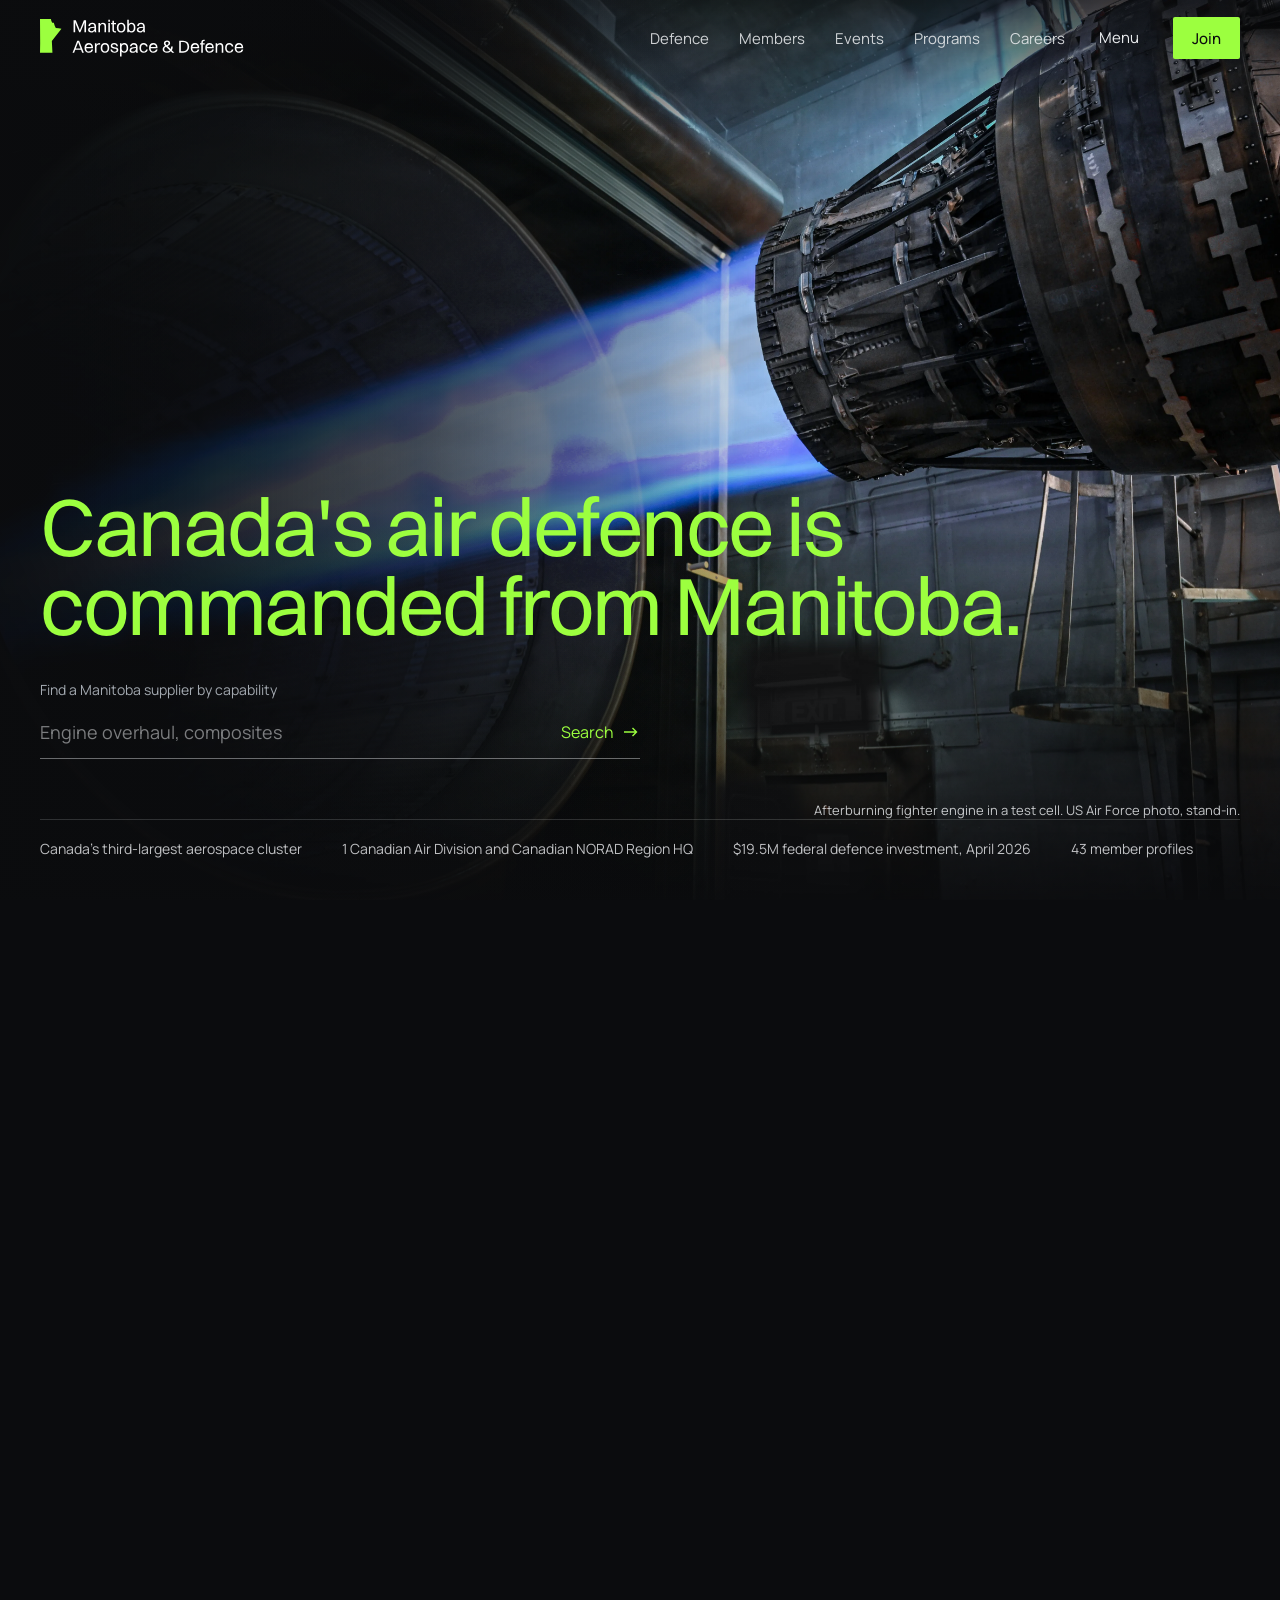
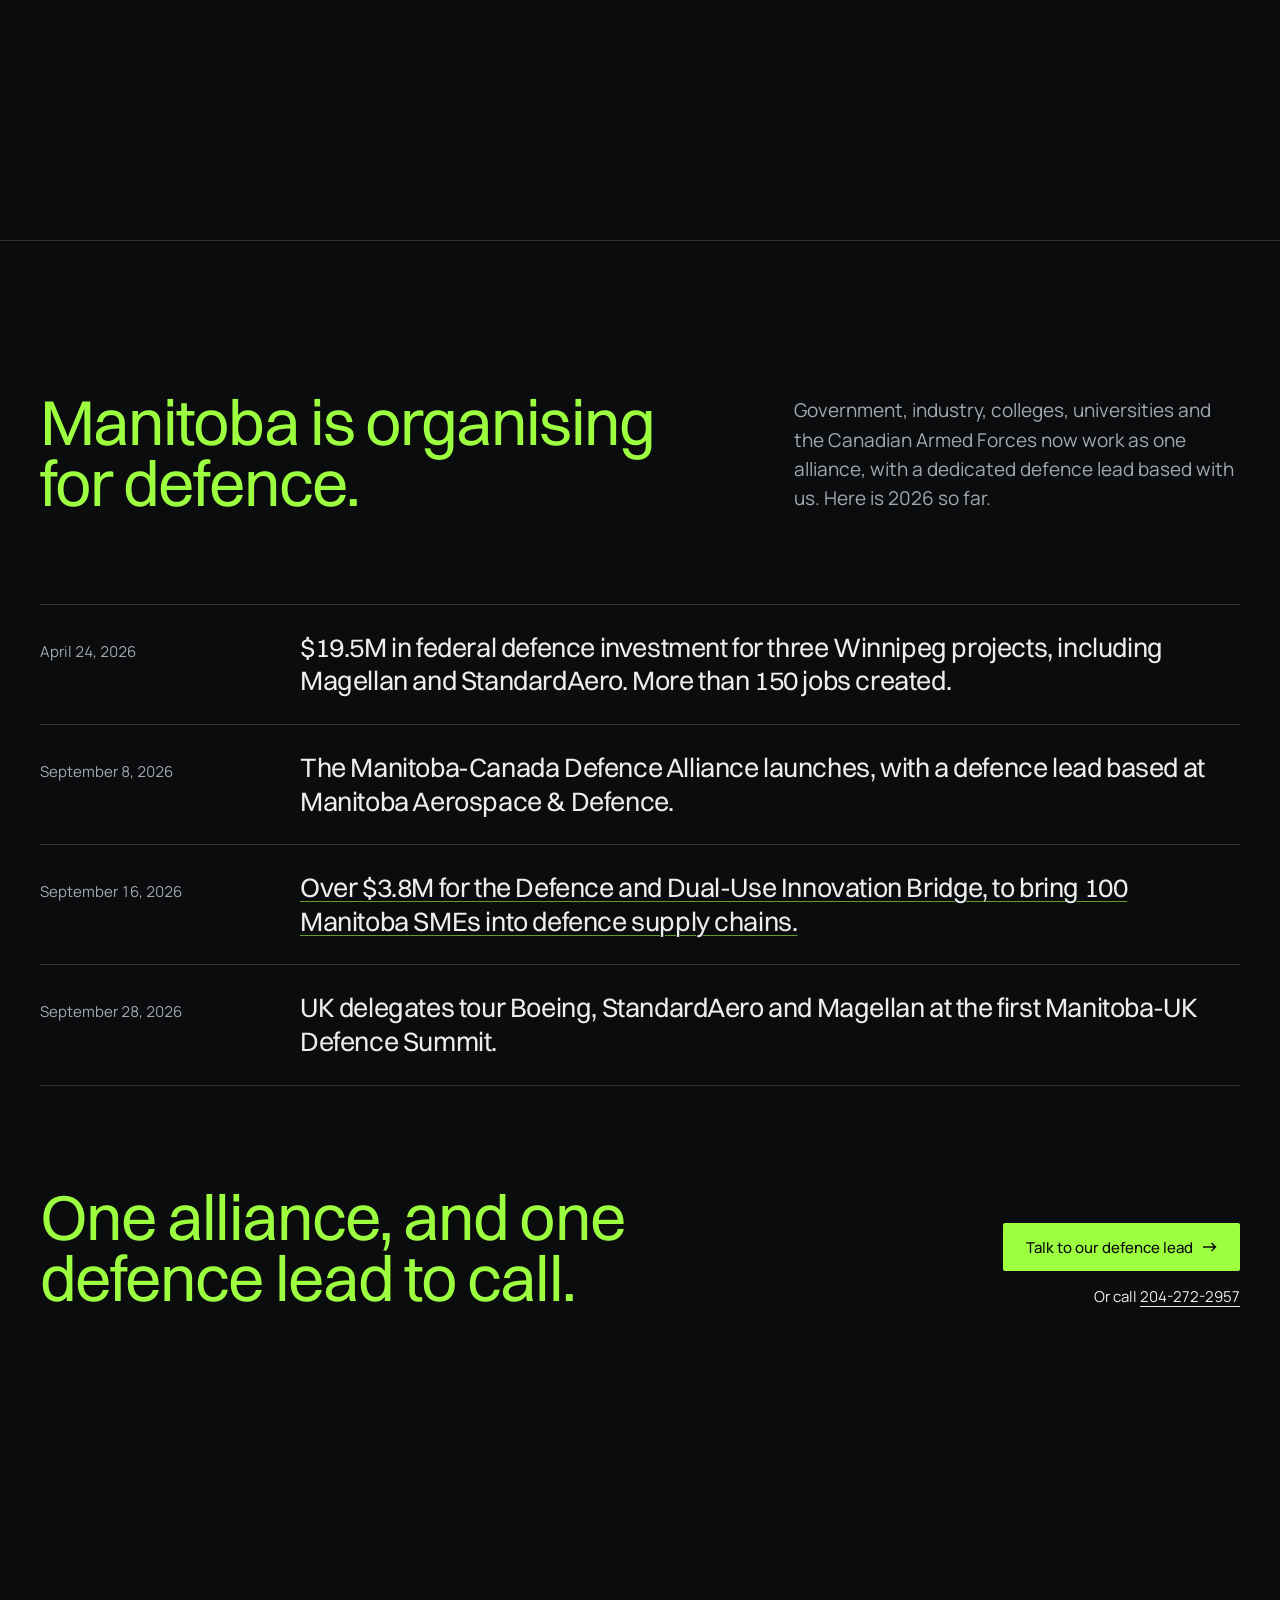
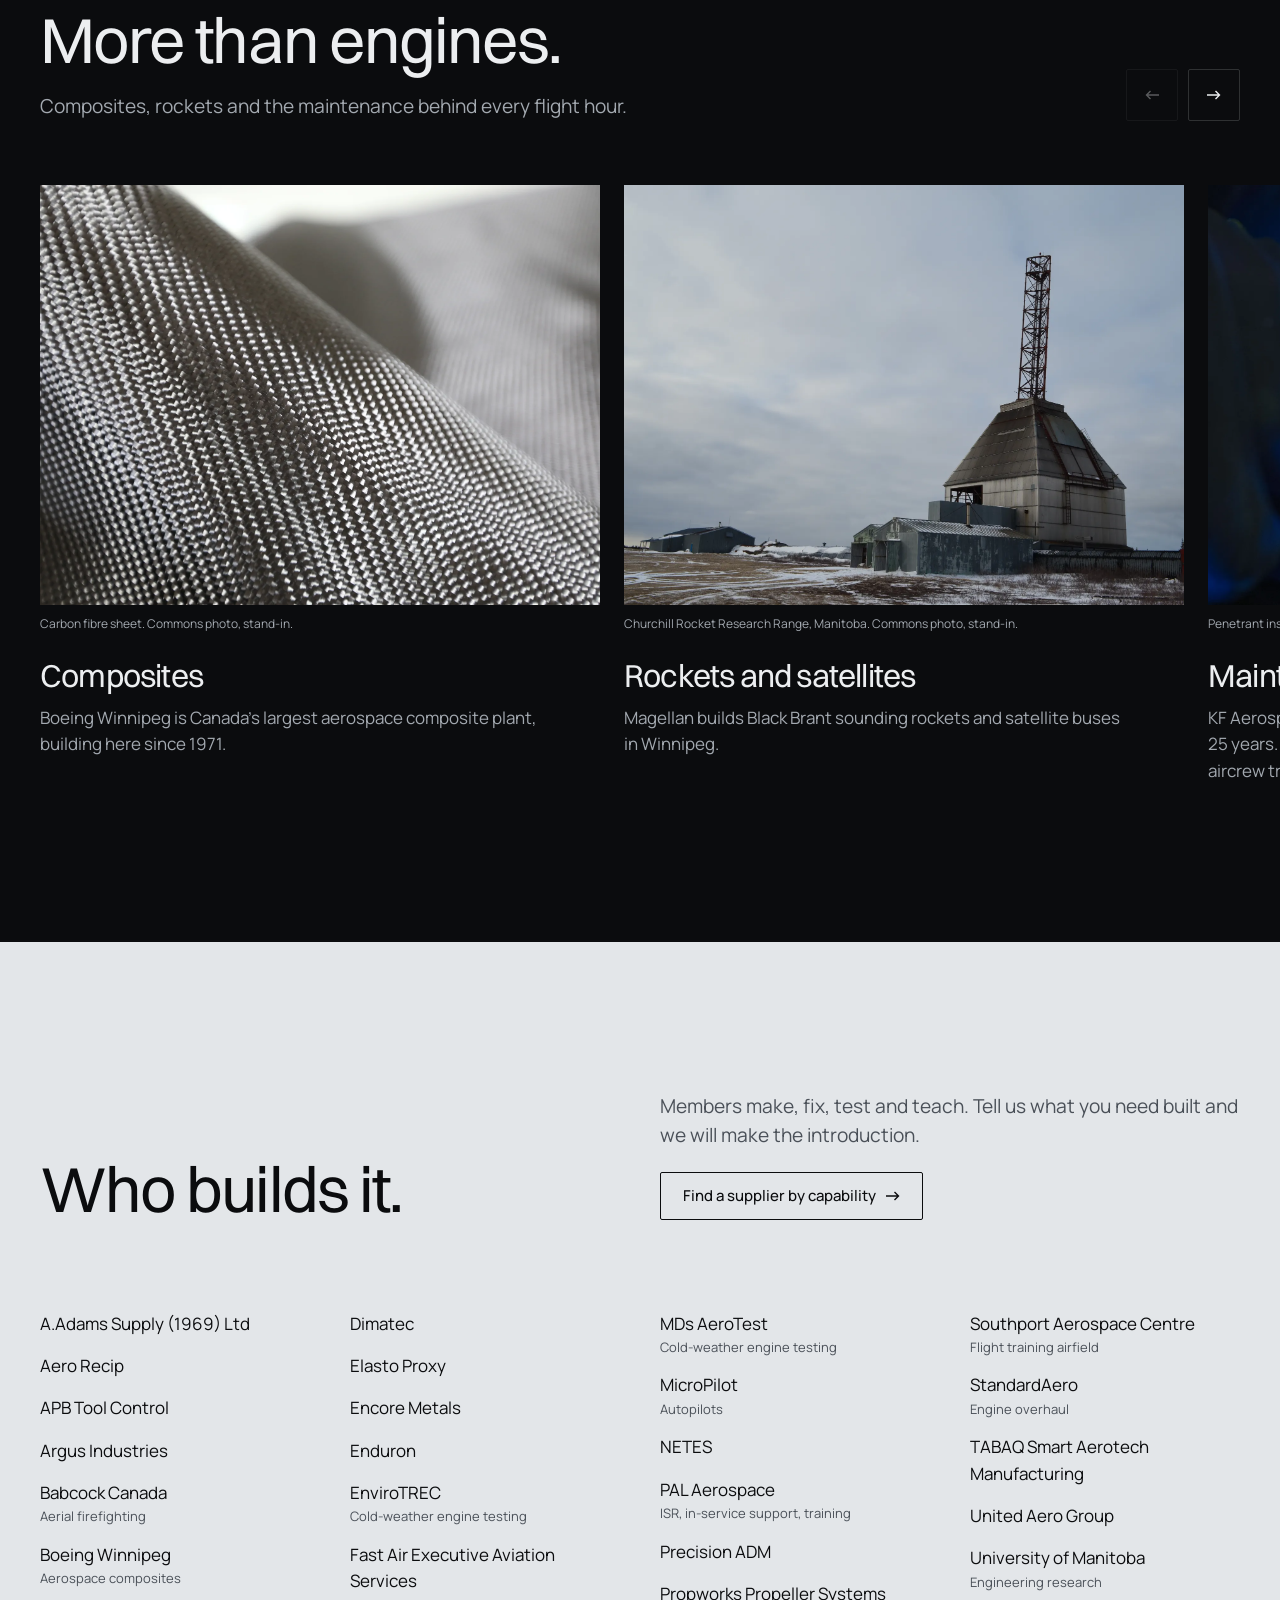
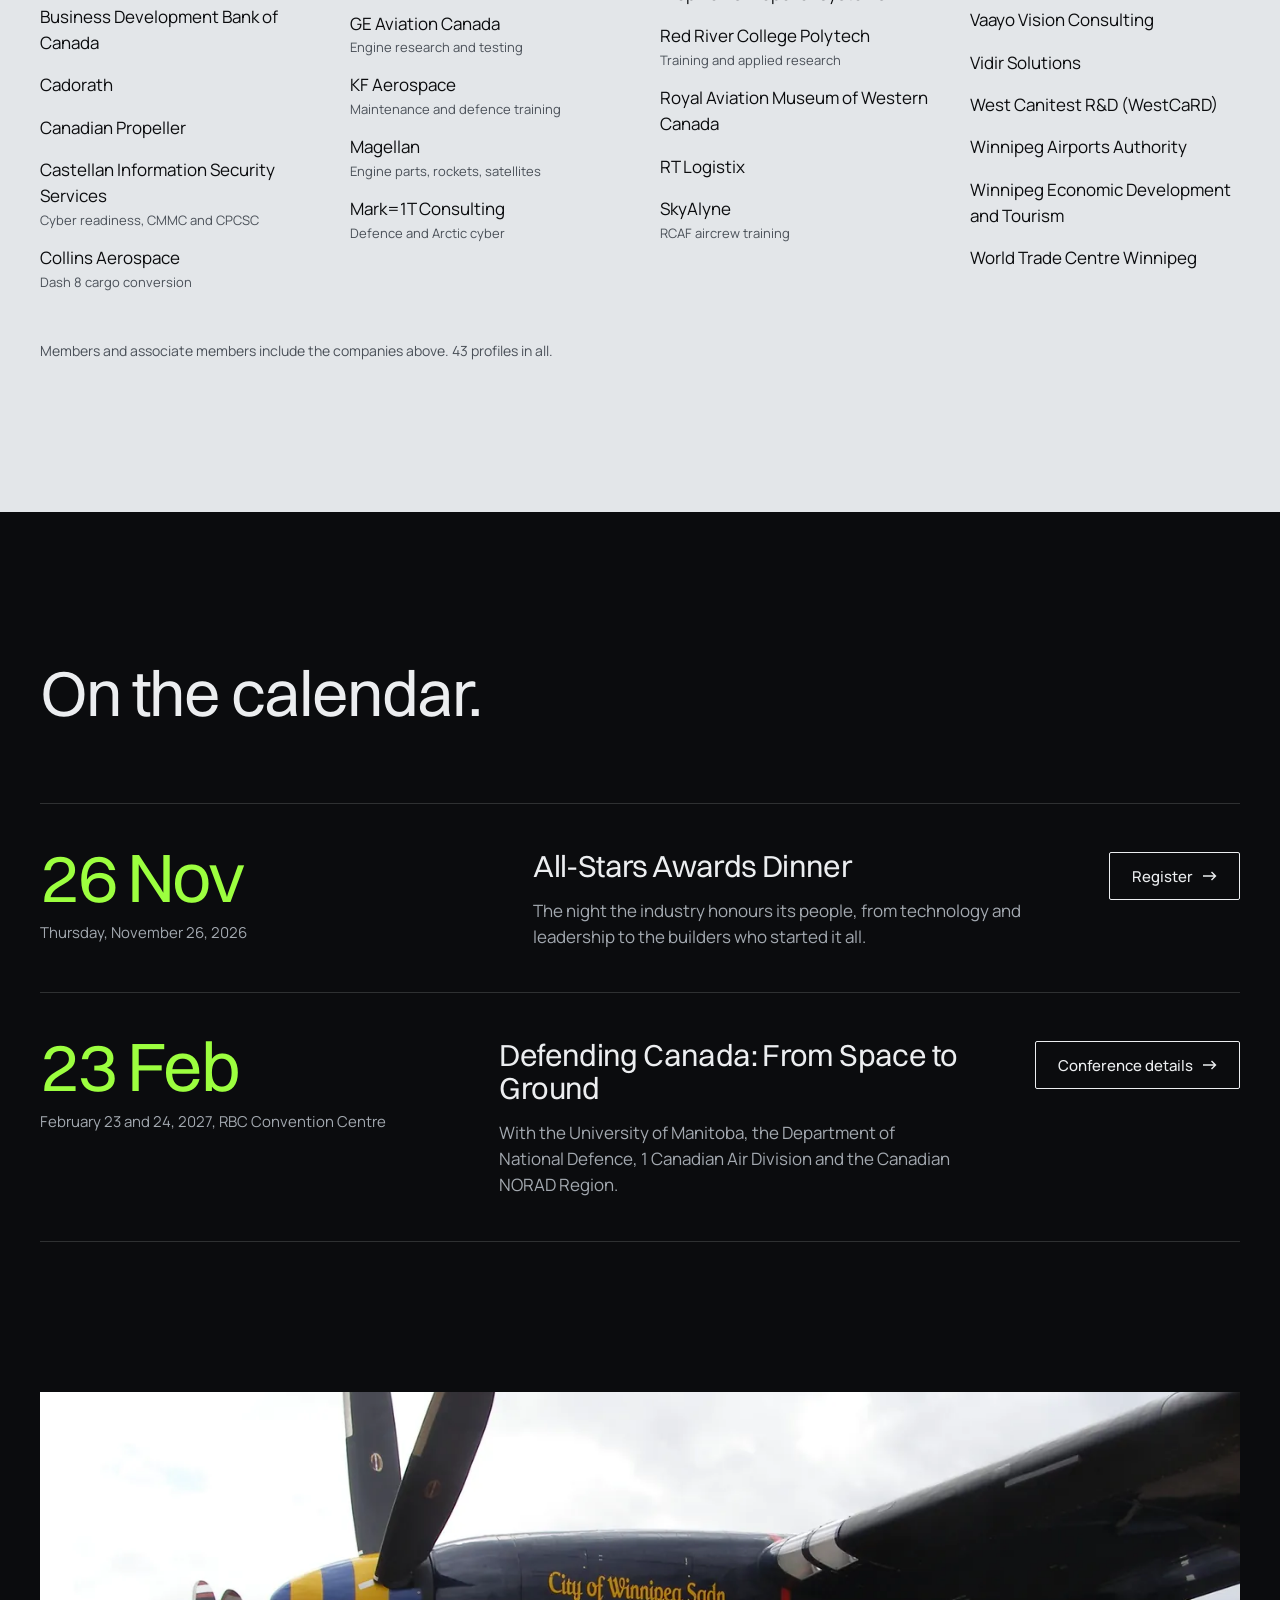
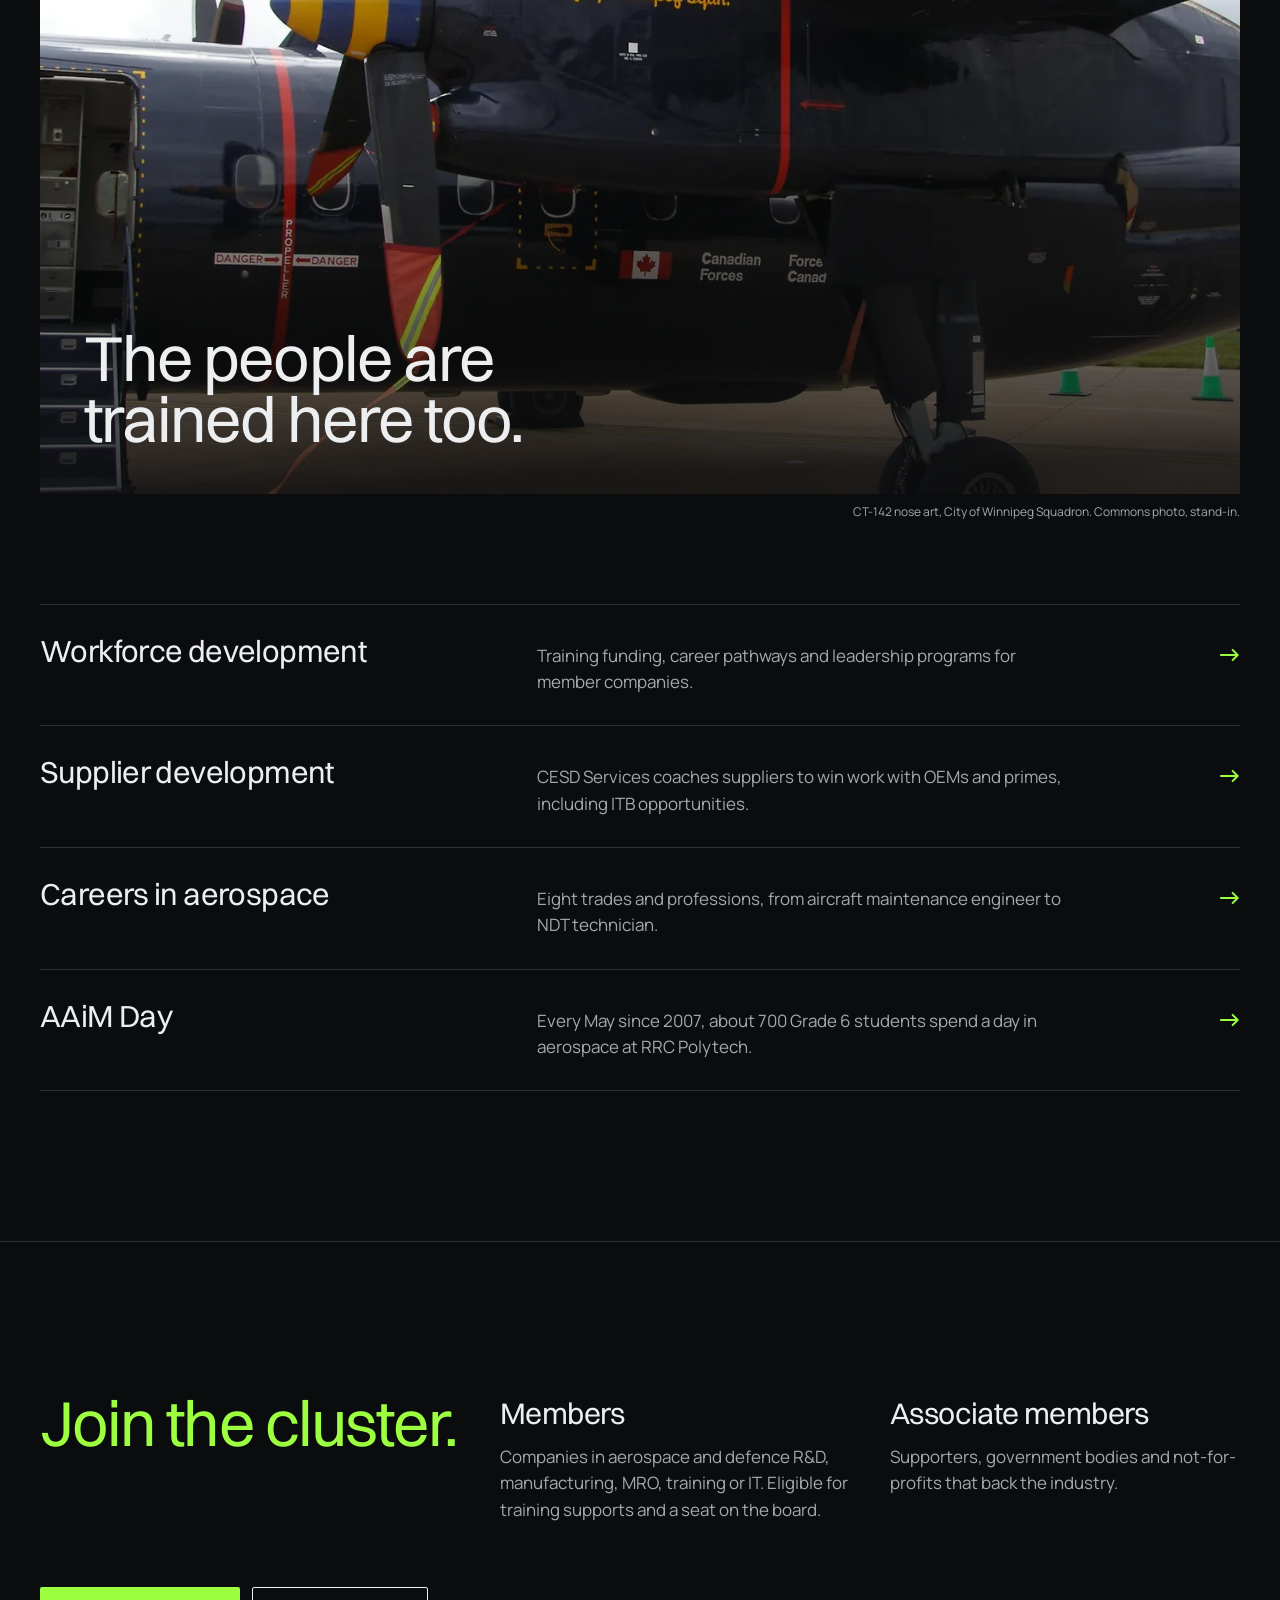
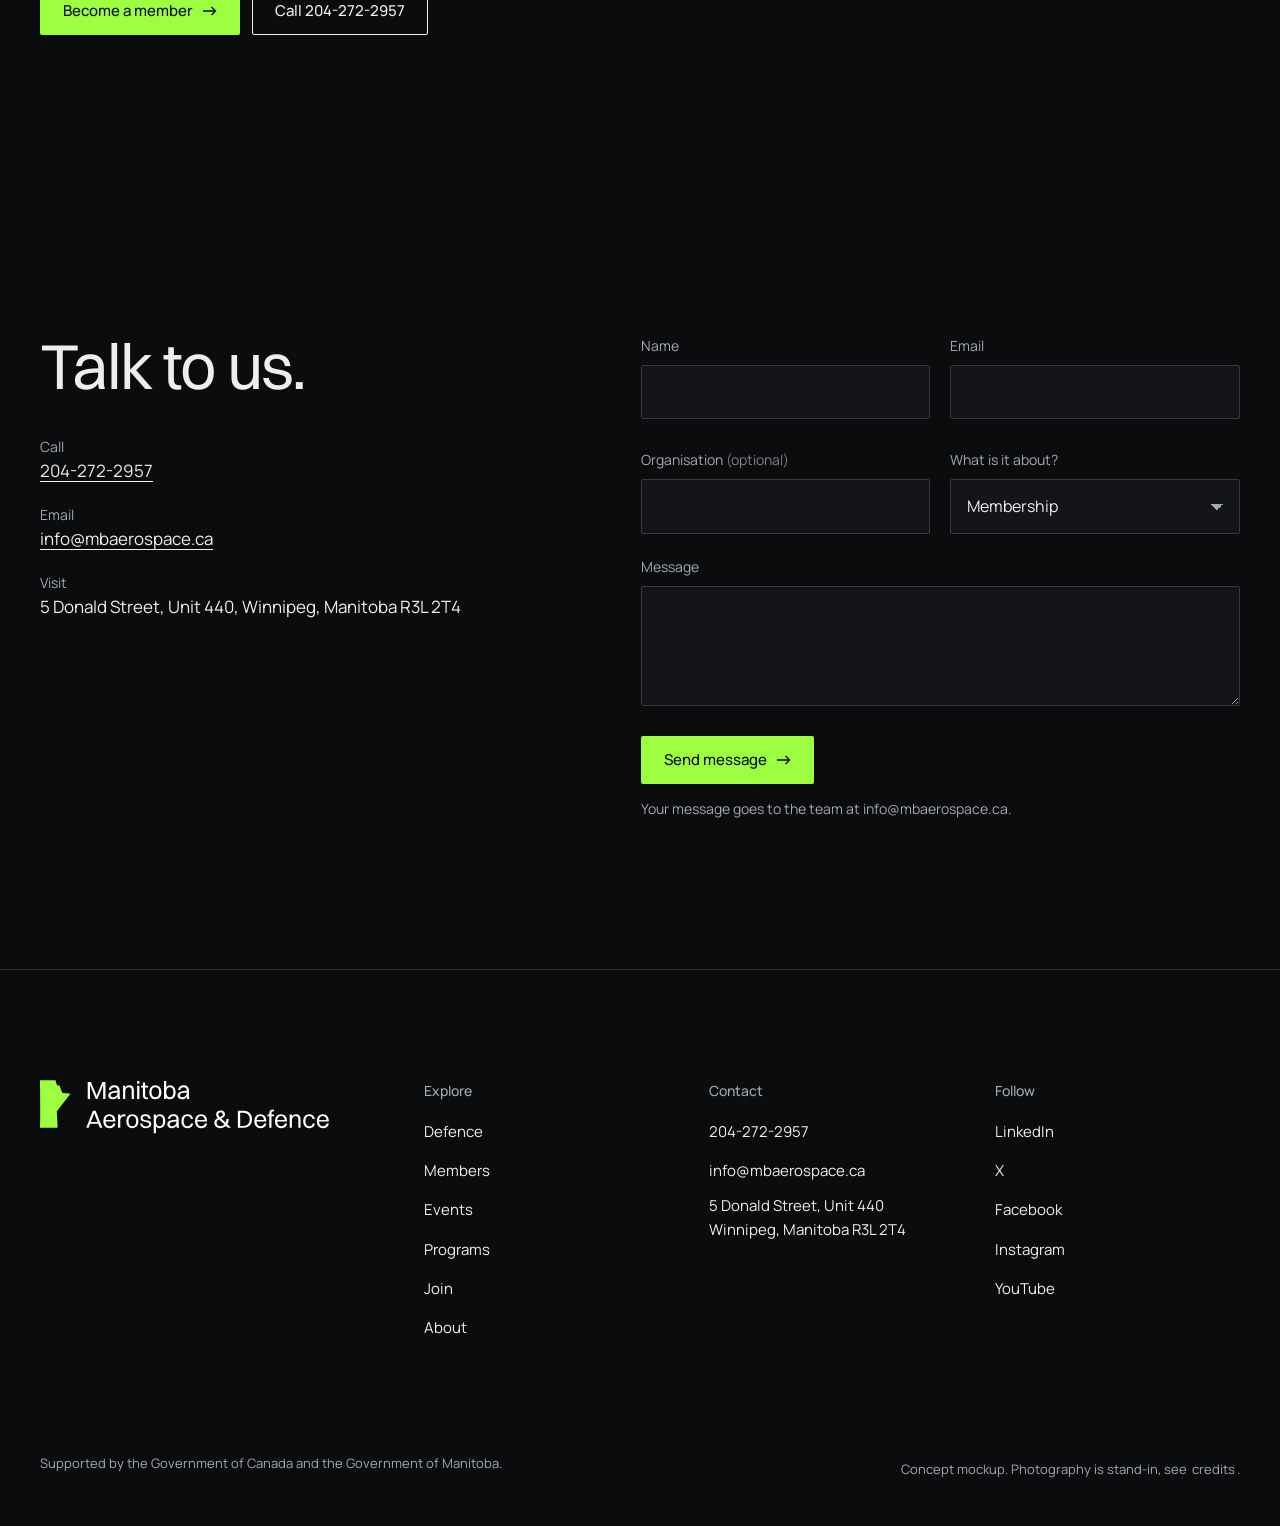
==== concept-1/index.html @ 2113ad86 "Manitoba Aerospace & Defence: logo and homepage concepts Co-Authored-By: Claude Opus 5.5 <noreply@an" ====
<!doctype html>
<html lang="en-CA">
<head>
<meta charset="utf-8">
<meta name="viewport" content="width=device-width, initial-scale=1">
<meta name="robots" content="noindex, nofollow">
<title>Manitoba Aerospace &amp; Defence</title>
<meta name="description" content="Canada's third-largest aerospace cluster. Engines overhauled, machined and tested here, and the RCAF's 1 Canadian Air Division and the Canadian NORAD Region run from Winnipeg. Find a Manitoba supplier.">
<link rel="icon" href="logo/favicon.svg" type="image/svg+xml">
<link rel="preload" href="fonts/Switzer-Regular.woff2" as="font" type="font/woff2" crossorigin>
<link rel="preload" as="image" href="img/engine-1600.webp" imagesrcset="img/engine-1600.webp 1600w, img/engine-3200.webp 3200w, img/engine-5000.webp 5000w" imagesizes="(max-width: 760px) 1300px, 3600px">
<link rel="stylesheet" href="styles.css">
</head>
<body>
<svg width="0" height="0" style="position:absolute" aria-hidden="true">
  <symbol id="arr" viewBox="0 0 14 10"><path d="M0 5h12.5M8.5 1l4 4-4 4" fill="none" stroke="currentColor" stroke-width="1.4"/></symbol>
</svg>
<a class="skip" href="#main">Skip to content</a>

<header class="hdr" id="top-bar">
  <a class="brand" href="#top" aria-label="Manitoba Aerospace &amp; Defence, home"><img src="logo/primary-reversed-small.svg" alt="Manitoba Aerospace &amp; Defence" width="200" height="38"></a>
  <nav aria-label="Main">
    <ul>
      <li><a href="#defence">Defence</a></li>
      <li><a href="#members">Members</a></li>
      <li><a href="#events">Events</a></li>
      <li><a href="#programs">Programs</a></li>
      <li><a href="stub.html#careers">Careers</a></li>
    </ul>
  </nav>
  <button class="menu-btn" type="button" data-menu-open aria-expanded="false" aria-controls="menu" >Menu</button>
  <a class="btn btn-accent" href="#join">Join</a>
</header>

<div class="menu" id="menu" role="dialog" aria-modal="true" aria-label="Menu" hidden>
  <a class="menu-top" href="#top" data-menu-link><img src="logo/primary-reversed-small.svg" alt="Manitoba Aerospace &amp; Defence, home" width="200" height="38"></a>
  <button class="menu-close" type="button" data-menu-close>Close <svg viewBox="0 0 14 14" aria-hidden="true"><path d="M1 1l12 12M13 1L1 13" stroke="currentColor" stroke-width="1.4"/></svg></button>
  <ul class="big">
    <li><a href="#top" data-menu-link data-focus-search>Find a supplier</a></li>
    <li><a href="#defence" data-menu-link>Defence</a></li>
    <li><a href="#members" data-menu-link>Members</a></li>
    <li><a href="#events" data-menu-link>Events</a></li>
    <li><a href="#programs" data-menu-link>Workforce and programs</a></li>
    <li><a href="stub.html#careers">Careers</a></li>
    <li><a href="#join" data-menu-link>Join</a></li>
    <li><a href="#contact" data-menu-link>Contact</a></li>
    <li><a href="stub.html#about">About</a></li>
  </ul>
  <div class="side">
    <p><strong>Call</strong><a href="tel:+12042722957">204-272-2957</a></p>
    <p><strong>Email</strong><a href="mailto:info@mbaerospace.ca">info@mbaerospace.ca</a></p>
    <p><strong>Visit</strong>5 Donald Street, Unit 440<br>Winnipeg, Manitoba R3L 2T4</p>
  </div>
</div>

<main id="main">
<!-- One engine holds the screen while the argument changes around it -->
<section class="pin" id="top" aria-label="Manitoba aerospace and defence, overview">
  <div class="stage" data-beat="0">
    <img class="shot" src="img/engine-1600.webp" srcset="img/engine-1600.webp 1600w, img/engine-3200.webp 3200w, img/engine-5000.webp 5000w" sizes="(max-width: 760px) 1300px, 3600px" width="3200" height="2133" alt="A fighter engine at full afterburner in a test cell, the blue flame running into the exhaust tunnel." fetchpriority="high">
    <div class="veil"></div>
    <div class="dim"></div>
    <div class="shade"></div>

    <div class="hero">
      <h1 class="d d-1">Canada's air defence is commanded from Manitoba.</h1>
      <form class="find" role="search" data-find>
        <label for="q">Find a Manitoba supplier by capability</label>
        <div class="find-row">
          <input id="q" name="q" type="search" autocomplete="off" placeholder="Engine overhaul, composites" aria-describedby="find-help">
          <button class="find-go" type="submit">Search <svg class="arrow" aria-hidden="true"><use href="#arr"/></svg></button>
        </div>
        <p id="find-help" class="vh">Searches a sample of member companies by what they make or do.</p>
        <div class="results" aria-live="polite"></div>
      </form>
      <ul class="proof">
        <li>Canada's third-largest aerospace cluster</li>
        <li>1 Canadian Air Division and Canadian NORAD Region HQ</li>
        <li>$19.5M federal defence investment, April 2026</li>
        <li>43 member profiles</li>
      </ul>
    </div>

    <div class="beats">
      <article class="beat" data-i="1">
        <span class="n">01 / 04</span>
        <h2 class="d">Machined here.</h2>
        <p>Magellan machines parts for the F404 and F414, the afterburning engines in the Super Hornet, the Growler and the Gripen. In April 2026, Ottawa put $8M into its new Winnipeg machining centre.</p>
        <div class="fig"><div><b>F404 / F414</b>fighter engine programs</div><div><b>$8M</b>federal, April 2026</div></div>
      </article>
      <article class="beat" data-i="2">
        <span class="n">02 / 04</span>
        <h2 class="d">Overhauled here.</h2>
        <p>StandardAero overhauls engines in the city where the company started. Its Winnipeg expansion opened on September 3, 2026, with about 40 percent more space for CF34 and CFM56 engines.</p>
        <div class="fig"><div><b>70,000 sq ft</b>new floor space</div><div><b>1,500</b>people, eight facilities</div></div>
      </article>
      <article class="beat" data-i="3">
        <span class="n">03 / 04</span>
        <h2 class="d">Tested here.</h2>
        <p>In Thompson, GLACIER runs engines of up to 150,000 lb of thrust through natural icing, year round. Rolls-Royce and Pratt &amp; Whitney operate it with NRC. In Winnipeg, GE runs an engine research and test centre.</p>
        <div class="fig"><div><b>150,000 lbf</b>thrust, natural icing</div><div><b>Thompson</b>and Winnipeg</div></div>
      </article>
      <article class="beat" data-i="4">
        <span class="n">04 / 04</span>
        <h2 class="d">Commanded from here.</h2>
        <p>Winnipeg is the operational headquarters of the RCAF's 1 Canadian Air Division and the Canadian NORAD Region. SkyAlyne trains the RCAF's future aircrew from Winnipeg and Southport.</p>
        <div class="fig"><div><b>1 CAD</b>and Canadian NORAD Region</div><div><b>Southport</b>aircrew training</div></div>
      </article>
    </div>

    <div class="ticks" aria-hidden="true"><i></i><i></i><i></i><i></i></div>
    <p class="cap">Afterburning fighter engine in a test cell. US Air Force photo, stand-in.</p>
  </div>
</section>

<!-- Defence: graphite, the green carried by type and the one action -->
<section class="sect defence" id="defence" aria-labelledby="def-h">
  <div class="head reveal">
    <h2 class="d d-2" id="def-h">Manitoba is organising for defence.</h2>
    <p>Government, industry, colleges, universities and the Canadian Armed Forces now work as one alliance, with a dedicated defence lead based with us. Here is 2026 so far.</p>
  </div>
  <ol class="rows">
    <li class="reveal"><time datetime="2026-04-24">April 24, 2026</time><span class="what">$19.5M in federal defence investment for three Winnipeg projects, including Magellan and StandardAero. More than 150 jobs created.</span></li>
    <li class="reveal"><time datetime="2026-09-08">September 8, 2026</time><span class="what">The Manitoba-Canada Defence Alliance launches, with a defence lead based at Manitoba Aerospace &amp; Defence.</span></li>
    <li class="reveal"><time datetime="2026-09-16">September 16, 2026</time><a class="what tlink" href="stub.html#innovation-bridge">Over $3.8M for the Defence and Dual-Use Innovation Bridge, to bring 100 Manitoba SMEs into defence supply chains.</a></li>
    <li class="reveal"><time datetime="2026-09-28">September 28, 2026</time><span class="what">UK delegates tour Boeing, StandardAero and Magellan at the first Manitoba-UK Defence Summit.</span></li>
  </ol>
  <div class="close reveal">
    <p class="d d-2">One alliance, and one defence lead to call.</p>
    <div class="cta">
      <a class="btn btn-accent" href="#contact" data-reason="Defence and Procurement Pathways">Talk to our defence lead <svg class="arrow" aria-hidden="true"><use href="#arr"/></svg></a>
      <span>Or call <a class="tlink" href="tel:+12042722957">204-272-2957</a></span>
    </div>
  </div>
</section>

<!-- More than engines: a manual rail -->
<section class="sect made" aria-labelledby="made-h">
  <div class="top">
    <div class="reveal">
      <h2 class="d d-2" id="made-h">More than engines.</h2>
      <p class="lede">Composites, rockets and the maintenance behind every flight hour.</p>
    </div>
    <div class="rail-ctl" role="group" aria-label="Scroll the list">
      <button type="button" class="prev" aria-label="Previous" disabled><svg class="arrow" aria-hidden="true"><use href="#arr"/></svg></button>
      <button type="button" class="next" aria-label="Next"><svg class="arrow" aria-hidden="true"><use href="#arr"/></svg></button>
    </div>
  </div>
  <div class="rail" tabindex="0" aria-label="What else is made in Manitoba">
    <article>
      <figure><img src="img/rail-composites.webp" width="2000" height="1333" loading="lazy" alt="A sheet of carbon fibre fabric curving away under soft light."><figcaption>Carbon fibre sheet. Commons photo, stand-in.</figcaption></figure>
      <h3>Composites</h3>
      <p>Boeing Winnipeg is Canada's largest aerospace composite plant, building here since 1971.</p>
    </article>
    <article>
      <figure><img src="img/rail-rocket.webp" width="2000" height="1325" loading="lazy" alt="The launch tower and building of the Churchill Rocket Research Range under an overcast sky, with patchy snow."><figcaption>Churchill Rocket Research Range, Manitoba. Commons photo, stand-in.</figcaption></figure>
      <h3>Rockets and satellites</h3>
      <p>Magellan builds Black Brant sounding rockets and satellite buses in Winnipeg.</p>
    </article>
    <article>
      <figure><img src="img/rail-maintenance.webp" width="2000" height="1333" loading="lazy" alt="A part under ultraviolet light during a penetrant inspection, one indication glowing."><figcaption>Penetrant inspection under UV light. US Air Force photo, stand-in.</figcaption></figure>
      <h3>Maintenance and support</h3>
      <p>KF Aerospace has supported DND programs for more than 25 years. PAL Aerospace adds ISR, in-service support and aircrew training.</p>
    </article>
  </div>
</section>

<!-- Members: the frost field -->
<section class="sect frost members" id="members" aria-labelledby="mem-h">
  <div class="head reveal">
    <h2 class="d d-2" id="mem-h">Who builds it.</h2>
    <div class="side">
      <p class="lede">Members make, fix, test and teach. Tell us what you need built and we will make the introduction.</p>
      <a class="btn btn-line" href="#top" data-focus-search>Find a supplier by capability <svg class="arrow" aria-hidden="true"><use href="#arr"/></svg></a>
    </div>
  </div>
  <ul class="index reveal" aria-label="Members include">
    <li><a href="stub.html#members">A.Adams Supply (1969) Ltd</a></li>
    <li><a href="stub.html#members">Aero Recip</a></li>
    <li><a href="stub.html#members">APB Tool Control</a></li>
    <li><a href="stub.html#members">Argus Industries</a></li>
    <li><a href="stub.html#members">Babcock Canada</a><small>Aerial firefighting</small></li>
    <li><a href="stub.html#members">Boeing Winnipeg</a><small>Aerospace composites</small></li>
    <li><a href="stub.html#members">Business Development Bank of Canada</a></li>
    <li><a href="stub.html#members">Cadorath</a></li>
    <li><a href="stub.html#members">Canadian Propeller</a></li>
    <li><a href="stub.html#members">Castellan Information Security Services</a><small>Cyber readiness, CMMC and CPCSC</small></li>
    <li><a href="stub.html#members">Collins Aerospace</a><small>Dash 8 cargo conversion</small></li>
    <li><a href="stub.html#members">Dimatec</a></li>
    <li><a href="stub.html#members">Elasto Proxy</a></li>
    <li><a href="stub.html#members">Encore Metals</a></li>
    <li><a href="stub.html#members">Enduron</a></li>
    <li><a href="stub.html#members">EnviroTREC</a><small>Cold-weather engine testing</small></li>
    <li><a href="stub.html#members">Fast Air Executive Aviation Services</a></li>
    <li><a href="stub.html#members">GE Aviation Canada</a><small>Engine research and testing</small></li>
    <li><a href="stub.html#members">KF Aerospace</a><small>Maintenance and defence training</small></li>
    <li><a href="stub.html#members">Magellan</a><small>Engine parts, rockets, satellites</small></li>
    <li><a href="stub.html#members">Mark=1T Consulting</a><small>Defence and Arctic cyber</small></li>
    <li><a href="stub.html#members">MDs AeroTest</a><small>Cold-weather engine testing</small></li>
    <li><a href="stub.html#members">MicroPilot</a><small>Autopilots</small></li>
    <li><a href="stub.html#members">NETES</a></li>
    <li><a href="stub.html#members">PAL Aerospace</a><small>ISR, in-service support, training</small></li>
    <li><a href="stub.html#members">Precision ADM</a></li>
    <li><a href="stub.html#members">Propworks Propeller Systems</a></li>
    <li><a href="stub.html#members">Red River College Polytech</a><small>Training and applied research</small></li>
    <li><a href="stub.html#members">Royal Aviation Museum of Western Canada</a></li>
    <li><a href="stub.html#members">RT Logistix</a></li>
    <li><a href="stub.html#members">SkyAlyne</a><small>RCAF aircrew training</small></li>
    <li><a href="stub.html#members">Southport Aerospace Centre</a><small>Flight training airfield</small></li>
    <li><a href="stub.html#members">StandardAero</a><small>Engine overhaul</small></li>
    <li><a href="stub.html#members">TABAQ Smart Aerotech Manufacturing</a></li>
    <li><a href="stub.html#members">United Aero Group</a></li>
    <li><a href="stub.html#members">University of Manitoba</a><small>Engineering research</small></li>
    <li><a href="stub.html#members">Vaayo Vision Consulting</a></li>
    <li><a href="stub.html#members">Vidir Solutions</a></li>
    <li><a href="stub.html#members">West Canitest R&amp;D (WestCaRD)</a></li>
    <li><a href="stub.html#members">Winnipeg Airports Authority</a></li>
    <li><a href="stub.html#members">Winnipeg Economic Development and Tourism</a></li>
    <li><a href="stub.html#members">World Trade Centre Winnipeg</a></li>
  </ul>
  <p class="note">Members and associate members include the companies above. 43 profiles in all.</p>
</section>

<!-- Events -->
<section class="sect events" id="events" aria-labelledby="ev-h">
  <h2 class="d d-2 reveal" id="ev-h">On the calendar.</h2>
  <ol class="list">
    <li class="reveal">
      <p class="date">26 Nov<small>Thursday, November 26, 2026</small></p>
      <div>
        <h3>All-Stars Awards Dinner</h3>
        <p>The night the industry honours its people, from technology and leadership to the builders who started it all.</p>
      </div>
      <a class="btn btn-line" href="stub.html#all-stars">Register <svg class="arrow" aria-hidden="true"><use href="#arr"/></svg></a>
    </li>
    <li class="reveal">
      <p class="date">23 Feb<small>February 23 and 24, 2027, RBC Convention Centre</small></p>
      <div>
        <h3>Defending Canada: From Space to Ground</h3>
        <p>With the University of Manitoba, the Department of National Defence, 1 Canadian Air Division and the Canadian NORAD Region.</p>
      </div>
      <a class="btn btn-line" href="stub.html#space-to-ground">Conference details <svg class="arrow" aria-hidden="true"><use href="#arr"/></svg></a>
    </li>
  </ol>
</section>

<!-- Workforce: one full-bleed photograph -->
<section class="programs-sect" id="programs" aria-labelledby="wf-h">
  <figure class="band reveal">
    <img src="img/band-ct142-2816.webp" srcset="img/band-ct142-1400.webp 1400w, img/band-ct142-2816.webp 2816w" sizes="100vw" width="2816" height="2112" loading="lazy" alt="Nose and propeller of a black CT-142 Dash 8 with City of Winnipeg Squadron nose art.">
    <div class="over"><h2 class="d d-2" id="wf-h">The people are trained here too.</h2></div>
    <figcaption>CT-142 nose art, City of Winnipeg Squadron. Commons photo, stand-in.</figcaption>
  </figure>
  <div class="sect" style="padding-top:0">
    <ol class="programs">
      <li class="reveal"><a href="stub.html#workforce"><h3>Workforce development</h3><p>Training funding, career pathways and leadership programs for member companies.</p><svg class="arrow" aria-hidden="true"><use href="#arr"/></svg></a></li>
      <li class="reveal"><a href="stub.html#suppliers"><h3>Supplier development</h3><p>CESD Services coaches suppliers to win work with OEMs and primes, including ITB opportunities.</p><svg class="arrow" aria-hidden="true"><use href="#arr"/></svg></a></li>
      <li class="reveal"><a href="stub.html#careers"><h3>Careers in aerospace</h3><p>Eight trades and professions, from aircraft maintenance engineer to NDT technician.</p><svg class="arrow" aria-hidden="true"><use href="#arr"/></svg></a></li>
      <li class="reveal"><a href="stub.html#aaim"><h3>AAiM Day</h3><p>Every May since 2007, about 700 Grade 6 students spend a day in aerospace at RRC Polytech.</p><svg class="arrow" aria-hidden="true"><use href="#arr"/></svg></a></li>
    </ol>
  </div>
</section>

<!-- Join -->
<section class="sect join" id="join" aria-labelledby="join-h">
  <div class="grid">
    <h2 class="d d-2 reveal" id="join-h">Join the cluster.</h2>
    <div class="reveal">
      <h3>Members</h3>
      <p>Companies in aerospace and defence R&amp;D, manufacturing, MRO, training or IT. Eligible for training supports and a seat on the board.</p>
    </div>
    <div class="reveal">
      <h3>Associate members</h3>
      <p>Supporters, government bodies and not-for-profits that back the industry.</p>
    </div>
  </div>
  <div class="actions">
    <a class="btn btn-accent" href="#contact" data-reason="Membership">Become a member <svg class="arrow" aria-hidden="true"><use href="#arr"/></svg></a>
    <a class="btn btn-line" href="tel:+12042722957">Call 204-272-2957</a>
  </div>
</section>

<!-- Contact -->
<section class="sect contact" id="contact" aria-labelledby="ct-h">
  <div class="grid">
    <div>
      <h2 class="d d-2 reveal" id="ct-h">Talk to us.</h2>
      <address>
        <p><span>Call</span><a class="tlink" href="tel:+12042722957">204-272-2957</a></p>
        <p><span>Email</span><a class="tlink" href="mailto:info@mbaerospace.ca">info@mbaerospace.ca</a></p>
        <p><span>Visit</span>5 Donald Street, Unit 440, Winnipeg, Manitoba R3L 2T4</p>
      </address>
    </div>
    <div>
      <form novalidate data-contact>
        <div class="two">
          <div class="f"><label for="c-name">Name</label><input id="c-name" name="name" autocomplete="name" required aria-describedby="e-name"><p class="err" id="e-name"></p></div>
          <div class="f"><label for="c-email">Email</label><input id="c-email" name="email" type="email" autocomplete="email" required aria-describedby="e-email"><p class="err" id="e-email"></p></div>
        </div>
        <div class="two">
          <div class="f"><label for="c-org">Organisation <span class="opt">(optional)</span></label><input id="c-org" name="org" autocomplete="organization"></div>
          <div class="f"><label for="c-reason">What is it about?</label>
            <select id="c-reason" name="reason">
              <option>Membership</option>
              <option>Defence and Procurement Pathways</option>
              <option>Finding a supplier</option>
              <option>Workforce Development</option>
              <option>Training and Education</option>
              <option>AMMOP</option>
              <option>Something else</option>
            </select>
          </div>
        </div>
        <div class="f"><label for="c-msg">Message</label><textarea id="c-msg" name="msg" required aria-describedby="e-msg"></textarea><p class="err" id="e-msg"></p></div>
        <button class="btn btn-accent" type="submit">Send message <svg class="arrow" aria-hidden="true"><use href="#arr"/></svg></button>
        <p class="after">Your message goes to the team at info@mbaerospace.ca.</p>
      </form>
      <div class="sent" role="status" tabindex="-1">
        <h3>Thanks<span data-name></span>.</h3>
        <p>Your note about <b data-topic>membership</b> is with the team, and the reply will come from info@mbaerospace.ca. Need us sooner? Call <a class="tlink" href="tel:+12042722957">204-272-2957</a> or drop by 5 Donald Street, Unit 440.</p>
      </div>
    </div>
  </div>
</section>
</main>

<footer class="ftr">
  <div class="top">
    <div><img src="logo/primary-reversed-small.svg" alt="Manitoba Aerospace &amp; Defence" width="284" height="54" loading="lazy"></div>
    <div><h2>Explore</h2><ul><li><a href="#defence">Defence</a></li><li><a href="#members">Members</a></li><li><a href="#events">Events</a></li><li><a href="#programs">Programs</a></li><li><a href="#join">Join</a></li><li><a href="stub.html#about">About</a></li></ul></div>
    <div><h2>Contact</h2><ul><li><a href="tel:+12042722957">204-272-2957</a></li><li><a href="mailto:info@mbaerospace.ca">info@mbaerospace.ca</a></li><li>5 Donald Street, Unit 440<br>Winnipeg, Manitoba R3L 2T4</li></ul></div>
    <div><h2>Follow</h2><ul><li><a href="stub.html#linkedin">LinkedIn</a></li><li><a href="stub.html#x">X</a></li><li><a href="stub.html#facebook">Facebook</a></li><li><a href="stub.html#instagram">Instagram</a></li><li><a href="stub.html#youtube">YouTube</a></li></ul></div>
  </div>
  <div class="base">
    <p>Supported by the Government of Canada and the Government of Manitoba.</p>
    <p>Concept mockup. Photography is stand-in, see <a class="tlink" href="stub.html#credits">credits</a>.</p>
  </div>
</footer>

<script src="main.js" defer></script>
</body>
</html>
---- concept-1/styles.css ----
/* Manitoba Aerospace & Defence, concept 1: "Eleven degrees north" */
@font-face { font-family: "Switzer"; src: url(fonts/Switzer-Regular.woff2) format("woff2"); font-weight: 400; font-display: swap; }
@font-face { font-family: "Manrope"; src: url(fonts/Manrope-var.woff2) format("woff2"); font-weight: 200 800; font-display: swap; }

:root {
  --ink: #0B0C0E;
  --ink-2: #131518;
  --ink-3: #1C1F23;
  --text: #ECEEF0;
  --muted: #A3A9B0;
  --line: rgba(236, 238, 240, .16);
  --frost: #E3E6E9;
  --frost-muted: #4A5058;
  --frost-line: rgba(11, 12, 14, .16);
  --accent: #9CFF3F;          /* 557 green: the 557.7 nm oxygen line of the aurora over Churchill */
  --accent-ink: #0B0C0E;
  --display: "Switzer", "SF Pro Display", -apple-system, sans-serif;
  --body: "SF Pro Text", -apple-system, BlinkMacSystemFont, "Manrope", sans-serif;
  --m: 40px;                  /* page margin */
  --ease: cubic-bezier(.2, .7, .1, 1);
}
@media (max-width: 760px) { :root { --m: 20px; } }

* { box-sizing: border-box; }
html { -webkit-text-size-adjust: 100%; scroll-padding-top: 80px; }
body { margin: 0; background: var(--ink); color: var(--text); font: 400 17px/1.55 var(--body); -webkit-font-smoothing: antialiased; }
img { display: block; max-width: 100%; }
a { color: inherit; }
button, input, select, textarea { font: inherit; color: inherit; }
:focus-visible { outline: 2px solid var(--accent); outline-offset: 3px; }
.frost :focus-visible { outline-color: var(--ink); }
.skip { position: absolute; left: var(--m); top: -60px; background: var(--accent); color: var(--accent-ink); padding: 10px 16px; z-index: 100; text-decoration: none; }
.skip:focus { top: 12px; }
.vh { position: absolute !important; width: 1px; height: 1px; overflow: hidden; clip: rect(0 0 0 0); white-space: nowrap; }

/* display type: one family, one weight */
.d { font-family: var(--display); font-weight: 400; letter-spacing: -.03em; line-height: .96; margin: 0; text-wrap: balance; }
.d-1 { font-size: clamp(46px, 6.4vw, 96px); }
.d-2 { font-size: clamp(40px, 5vw, 76px); }
.d-3 { font-size: clamp(30px, 3.3vw, 50px); letter-spacing: -.025em; line-height: 1.04; }
.lede { font-size: clamp(18px, 1.5vw, 21px); line-height: 1.5; color: var(--muted); max-width: 34em; margin: 0; text-wrap: pretty; }
p { margin: 0; text-wrap: pretty; }

/* buttons: one shape on the whole site */
.btn { display: inline-flex; align-items: center; gap: 10px; min-height: 48px; padding: 0 22px; border: 1px solid transparent; border-radius: 2px; font: 500 15px/1 var(--body); text-decoration: none; cursor: pointer; transition: background .2s, color .2s, border-color .2s; white-space: nowrap; }
.btn-accent { background: var(--accent); color: var(--accent-ink); }
.btn-accent:hover { background: #B7FF73; }
.btn-line { border-color: currentColor; background: transparent; }
.btn-line:hover { background: rgba(255,255,255,.08); }
.frost .btn-line:hover { background: rgba(11,12,14,.08); }
.arrow { width: 14px; height: 10px; flex: none; }
.tlink { text-decoration: underline; text-decoration-thickness: 1px; text-underline-offset: 4px; }
.tlink:hover { text-decoration-color: var(--accent); }

/* header */
.hdr { position: fixed; inset: 0 0 auto 0; z-index: 50; display: flex; align-items: center; gap: 28px; height: 76px; padding: 0 var(--m); transition: background .3s; }
.hdr.solid { background: rgba(11, 12, 14, .94); box-shadow: 0 1px 0 var(--line); }
.hdr .brand { flex: none; display: block; }
.hdr .brand img { height: 38px; width: auto; }
.hdr nav { margin-left: auto; }
.hdr nav ul { list-style: none; display: flex; gap: 30px; margin: 0; padding: 0; }
.hdr nav a { font-size: 15px; text-decoration: none; color: var(--text); opacity: .86; padding: 6px 0; background: linear-gradient(var(--accent), var(--accent)) left bottom / 0 1px no-repeat; transition: background-size .25s var(--ease), opacity .2s; }
.hdr nav a:hover { opacity: 1; background-size: 100% 1px; }
.menu-btn { background: none; border: 0; padding: 12px 6px; min-height: 44px; font-size: 15px; cursor: pointer; text-decoration: underline; text-decoration-color: transparent; text-underline-offset: 5px; transition: text-decoration-color .2s; }
.menu-btn:hover { text-decoration-color: var(--accent); }
.hdr .btn { min-height: 42px; padding: 0 18px; }
@media (max-width: 1080px) { .hdr nav { display: none; } .menu-btn { margin-left: auto; } }
@media (max-width: 760px) { .hdr { height: 64px; gap: 14px; } .hdr .brand img { height: 30px; } .hdr .btn { min-height: 40px; padding: 0 14px; } .menu-btn { padding: 12px 4px; } }

/* menu overlay */
.menu { position: fixed; inset: 0; z-index: 80; background: var(--ink); display: grid; grid-template-columns: 1.4fr 1fr; gap: var(--m); padding: 110px var(--m) var(--m); overflow-y: auto; opacity: 0; visibility: hidden; transition: opacity .3s var(--ease), visibility 0s .3s; }
.menu[hidden] { display: none; }
.menu.open { opacity: 1; visibility: visible; transition: opacity .3s var(--ease); }
.menu-close { position: absolute; top: 18px; right: var(--m); background: none; border: 0; padding: 12px 4px; font-size: 15px; cursor: pointer; display: inline-flex; gap: 10px; align-items: center; }
.menu-close svg { width: 14px; height: 14px; }
.menu-top { position: absolute; top: 19px; left: var(--m); }
.menu-top img { height: 38px; }
.menu ul { list-style: none; margin: 0; padding: 0; }
.menu .big a { display: block; font: 400 clamp(34px, 4.6vw, 64px)/1.08 var(--display); letter-spacing: -.03em; text-decoration: none; padding: 4px 0; transition: color .2s, transform .3s var(--ease); }
.menu .big a:hover, .menu .big a:focus-visible { color: var(--accent); transform: translateX(8px); }
.menu .side { display: grid; align-content: end; gap: 28px; font-size: 16px; color: var(--muted); }
.menu .side strong { display: block; color: var(--text); font-weight: 500; margin-bottom: 6px; }
.menu .side a { color: var(--text); }
@media (max-width: 760px) { .menu { grid-template-columns: 1fr; padding-top: 96px; } .menu-top { top: 17px; } .menu-top img { height: 30px; } .menu-close { top: 8px; } }

/* ===== the pin: one engine holds the screen ===== */
.pin { position: relative; height: 560vh; background: var(--ink); }
.stage { position: sticky; top: 0; height: 100vh; height: 100svh; overflow: hidden; }
.stage .shot { position: absolute; left: 0; top: 0; transform-origin: 0 0; will-change: transform; max-width: none; user-select: none; }
.stage .veil { position: absolute; inset: 0; pointer-events: none; background:
  linear-gradient(180deg, rgba(11,12,14,.72) 0, rgba(11,12,14,0) 150px),
  linear-gradient(90deg, rgba(11,12,14,.88) 0%, rgba(11,12,14,.55) 34%, rgba(11,12,14,0) 62%),
  linear-gradient(0deg, rgba(11,12,14,.92) 0%, rgba(11,12,14,0) 42%); transition: opacity .6s var(--ease); }
.stage .dim { position: absolute; inset: 0; background: var(--ink); opacity: 0; pointer-events: none; transition: opacity .8s var(--ease); }
.stage[data-beat="4"] .dim { opacity: .5; }
.stage .shade { position: absolute; inset: 0; pointer-events: none; background: linear-gradient(90deg, rgba(11,12,14,.72) 0%, rgba(11,12,14,0) 55%); opacity: 0; transition: opacity .5s var(--ease); }
.stage[data-beat="0"] .shade { opacity: 1; }

.hero { position: absolute; inset: 0; display: flex; flex-direction: column; justify-content: flex-end; padding: 0 var(--m); transition: opacity .5s var(--ease), transform .6s var(--ease); }
.stage:not([data-beat="0"]) .hero { opacity: 0; transform: translateY(-24px); pointer-events: none; visibility: hidden; transition: opacity .5s var(--ease), transform .6s var(--ease), visibility 0s .5s; }
.hero h1 { color: var(--accent); max-width: 12.5em; }
.find { margin-top: 34px; width: min(600px, 100%); position: relative; }
.find label { display: block; font-size: 14px; color: var(--muted); margin-bottom: 6px; }
.find-row { display: flex; align-items: center; border-bottom: 1px solid rgba(236,238,240,.42); transition: border-color .2s; }
.find-row:focus-within { border-color: var(--accent); }
.find input { flex: 1; min-width: 0; height: 52px; background: none; border: 0; border-radius: 0; padding: 0; -webkit-appearance: none; appearance: none; font-size: 18px; outline: none; }
.find input::-webkit-search-decoration, .find input::-webkit-search-cancel-button { -webkit-appearance: none; }
.find input::placeholder { color: rgba(236,238,240,.5); }
.find-go { background: none; border: 0; color: var(--accent); font-size: 16px; padding: 0 2px 0 16px; height: 52px; display: inline-flex; align-items: center; gap: 10px; cursor: pointer; }
.find-go:hover .arrow { transform: translateX(3px); }
.find-go .arrow { transition: transform .2s; }
.results { margin-top: 14px; max-height: 0; overflow: hidden; transition: max-height .4s var(--ease); }
.results.show { max-height: 420px; }
.results .tag { font-size: 13px; color: var(--muted); margin-bottom: 4px; }
.results ol { list-style: none; margin: 0; padding: 0; }
.results li a { display: grid; grid-template-columns: minmax(150px, 34%) 1fr; gap: 16px; padding: 9px 0; text-decoration: none; border-top: 1px solid var(--line); font-size: 15px; }
.results li a:hover b { color: var(--accent); }
.results li b { font-weight: 500; transition: color .2s; }
.results li span { color: var(--muted); }
.results .miss { font-size: 15px; color: var(--text); padding: 10px 0; border-top: 1px solid var(--line); }
.results .miss a { color: var(--accent); }
.results .more { font-size: 14px; color: var(--muted); padding-top: 8px; border-top: 1px solid var(--line); }
.proof { display: flex; flex-wrap: wrap; gap: 10px 40px; margin-top: 46px; padding: 18px 0 26px; border-top: 1px solid var(--line); font-size: 14px; color: rgba(236,238,240,.8); list-style: none; padding-left: 0; }
.cap { position: absolute; right: var(--m); bottom: 26px; font-size: 13px; color: rgba(236,238,240,.82); max-width: 40em; text-align: right; transition: opacity .4s; }
.stage[data-beat="0"] .cap { bottom: 80px; }

.beats { position: absolute; inset: 0; pointer-events: none; }
.beat { position: absolute; left: var(--m); bottom: 13vh; width: min(560px, 46vw); opacity: 0; transform: translateY(28px); visibility: hidden; }
/* only the arriving beat animates; a leaving beat drops at once, so nothing ghosts when scrolling back */
.beat.on { opacity: 1; transform: none; visibility: visible; pointer-events: auto; transition: opacity .55s var(--ease), transform .7s var(--ease); }
.beat.right { left: auto; right: var(--m); }
.beat .n { display: block; font-size: 14px; color: var(--muted); margin-bottom: 18px; font-variant-numeric: tabular-nums; }
.beat h2 { color: var(--accent); font-size: clamp(56px, 6.6vw, 100px); white-space: nowrap; }
.beat p { margin-top: 26px; font-size: 18px; line-height: 1.55; color: var(--text); max-width: 30em; }
.beat .fig { display: flex; gap: 36px; margin-top: 28px; padding-top: 18px; border-top: 1px solid var(--line); }
.beat .fig div { font-size: 14px; color: var(--muted); }
.beat .fig b { display: block; font: 400 34px/1 var(--display); letter-spacing: -.02em; color: var(--text); margin-bottom: 6px; }
.stage[data-beat="3"] .veil { background:
  linear-gradient(180deg, rgba(11,12,14,.72) 0, rgba(11,12,14,0) 150px),
  linear-gradient(270deg, rgba(11,12,14,.9) 0%, rgba(11,12,14,.55) 36%, rgba(11,12,14,0) 64%),
  linear-gradient(0deg, rgba(11,12,14,.8) 0%, rgba(11,12,14,0) 40%); }

/* progress: four latitude bars */
.ticks { position: absolute; left: var(--m); bottom: 30px; display: flex; gap: 8px; align-items: center; opacity: 0; transition: opacity .4s; }
.stage:not([data-beat="0"]) .ticks { opacity: 1; }
.ticks i { display: block; height: 3px; width: 46px; flex: none; background: rgba(236,238,240,.3); transform: scaleX(.48); transform-origin: left; transition: transform .4s var(--ease), background .4s; }
.ticks i.on { transform: none; background: var(--accent); }

@media (max-width: 760px) {
  .pin { height: 520vh; }
  .stage .veil { background: linear-gradient(0deg, rgba(11,12,14,.96) 0%, rgba(11,12,14,.78) 40%, rgba(11,12,14,.1) 70%, rgba(11,12,14,.35) 100%); }
  .stage[data-beat="3"] .veil { background: linear-gradient(0deg, rgba(11,12,14,.96) 0%, rgba(11,12,14,.78) 40%, rgba(11,12,14,.1) 70%, rgba(11,12,14,.35) 100%); }
  .hero h1 { font-size: min(44px, 9.4vw); }
  .find { margin-top: 22px; }
  .find input { font-size: 16px; height: 48px; }
  .find-go { height: 48px; }
  .proof { gap: 6px 18px; margin-top: 24px; padding: 14px 0 18px; font-size: 13px; }
  .proof li:nth-child(1), .proof li:nth-child(4) { display: none; }
  .cap { display: none; }
  .beat, .beat.right { left: var(--m); right: var(--m); width: auto; bottom: 7vh; }
  .beat h2 { font-size: 44px; }
  .beat p { font-size: 16px; margin-top: 16px; }
  .beat .fig { gap: 24px; margin-top: 18px; }
  .beat .fig b { font-size: 26px; }
  .ticks { top: 84px; bottom: auto; gap: 6px; }
  .ticks i { width: 28px; }
}

/* ===== sections ===== */
section { position: relative; }
.wrap { padding: 0 var(--m); }
.sect { padding: 150px var(--m); }
@media (max-width: 760px) { .sect { padding: 96px var(--m); } }
.reveal { opacity: 0; transform: translateY(26px); transition: opacity .8s var(--ease), transform .9s var(--ease); }
.reveal.in { opacity: 1; transform: none; }

/* defence: the owned colour as a whole field */
.defence .head { display: grid; grid-template-columns: 1.6fr 1fr; gap: var(--m); align-items: end; }
.defence { border-top: 1px solid var(--line); }
.defence h2, .defence .close .d { color: var(--accent); }
.defence .head p { font-size: 19px; max-width: 30em; justify-self: end; color: var(--muted); }
.rows { list-style: none; margin: 90px 0 0; padding: 0; }
.rows li { display: grid; grid-template-columns: 220px 1fr; gap: var(--m); padding: 26px 0; border-top: 1px solid var(--line); align-items: baseline; }
.rows li:last-child { border-bottom: 1px solid var(--line); }
.rows time { color: var(--muted); }
.rows time { font-size: 15px; font-variant-numeric: tabular-nums; }
.rows .what { font: 400 clamp(22px, 2.1vw, 30px)/1.25 var(--display); letter-spacing: -.015em; max-width: 34em; }
.close { margin: 100px 0 0; display: grid; grid-template-columns: 1.6fr 1fr; gap: var(--m); align-items: end; }
.close .cta { justify-self: end; display: grid; gap: 14px; justify-items: end; text-align: right; font-size: 15px; }
.rows a.what { text-decoration-color: rgba(156,255,63,.6); }
.rows a.what:hover { color: var(--accent); }
@media (max-width: 860px) {
  .defence .head, .close { grid-template-columns: 1fr; }
  .close { margin-top: 64px; }
  .close .cta { justify-self: start; justify-items: start; text-align: left; }
  .defence .head p { justify-self: start; }
  .rows { margin-top: 56px; }
  .rows li { grid-template-columns: 1fr; gap: 6px; padding: 20px 0; }
    }


/* made here: a manual rail */
.made .top { display: flex; justify-content: space-between; align-items: end; gap: var(--m); }
.made .top .lede { margin-top: 22px; }
.rail-ctl { display: flex; gap: 10px; flex: none; }
.rail-ctl button { width: 52px; height: 52px; border: 1px solid var(--line); background: none; border-radius: 2px; cursor: pointer; display: grid; place-items: center; transition: border-color .2s, background .2s; }
.rail-ctl button:hover:not(:disabled) { border-color: var(--accent); }
.rail-ctl button:disabled { opacity: .35; cursor: default; }
.rail-ctl .prev .arrow { transform: scaleX(-1); }
.rail { display: grid; grid-auto-flow: column; grid-auto-columns: min(560px, 78vw); gap: 24px; overflow-x: auto; scroll-snap-type: x mandatory; scroll-padding: 0 var(--m); padding: 64px var(--m) 8px; margin: 0 calc(var(--m) * -1); scrollbar-width: none; }
.rail::-webkit-scrollbar { display: none; }
.rail article { scroll-snap-align: start; }
.rail figure { margin: 0; }
.rail img { width: 100%; height: auto; aspect-ratio: 4 / 3; object-fit: cover; background: var(--ink-2); }
.rail figcaption { font-size: 12px; color: var(--muted); margin-top: 10px; }
.rail h3 { font: 400 32px/1.05 var(--display); letter-spacing: -.025em; margin: 26px 0 12px; }
.rail p { color: var(--muted); max-width: 30em; }
@media (max-width: 760px) { .made .top { flex-direction: column; align-items: start; } .rail { gap: 16px; padding-top: 40px; } .rail h3 { font-size: 26px; } }

/* members: frost field */
.frost { background: var(--frost); color: var(--ink); }
.frost .lede { color: var(--frost-muted); }
.members .head { display: grid; grid-template-columns: 1fr 1fr; gap: var(--m); align-items: end; }
.members .head .side { display: grid; gap: 22px; justify-items: start; }
.index { columns: 4 240px; column-gap: var(--m); margin: 84px 0 0; padding: 0; list-style: none; }
.index li { break-inside: avoid; padding: 7px 0 9px; }
.index a { text-decoration: none; font-size: 17px; }
.index a:hover { text-decoration: underline; text-underline-offset: 4px; text-decoration-thickness: 1px; }
.index small { display: block; font-size: 13px; color: var(--frost-muted); line-height: 1.35; margin-top: 2px; }
.members .note { margin-top: 40px; font-size: 14px; color: var(--frost-muted); }
@media (max-width: 860px) { .members .head { grid-template-columns: 1fr; } .index { margin-top: 48px; columns: 2 150px; column-gap: 20px; } .index a { font-size: 15px; } }

/* events */
.events .list { list-style: none; margin: 80px 0 0; padding: 0; }
.events .list li { display: grid; grid-template-columns: minmax(300px, 1.1fr) 1.3fr auto; gap: var(--m); padding: 40px 0 42px; border-top: 1px solid var(--line); align-items: start; }
.events .list li:last-child { border-bottom: 1px solid var(--line); }
.events .list .date { font: 400 clamp(44px, 5.4vw, 84px)/.95 var(--display); letter-spacing: -.035em; color: var(--accent); white-space: nowrap; }
.events .list .date small { white-space: normal; display: block; font: 400 15px/1.4 var(--body); letter-spacing: 0; color: var(--muted); margin-top: 12px; }
.events h3 { font: 400 clamp(26px, 2.4vw, 36px)/1.08 var(--display); letter-spacing: -.02em; margin: 6px 0 14px; }
.events .list p { color: var(--muted); max-width: 32em; }
.events .list .btn { margin-top: 8px; }
@media (max-width: 860px) { .events .list li { grid-template-columns: 1fr; gap: 14px; padding: 30px 0; } .events .list { margin-top: 48px; } }

/* workforce: one full-bleed photograph, stepped */
.band { position: relative; margin: 0 var(--m); }
.band img { width: 100%; height: min(78vh, 760px); object-fit: cover; object-position: 50% 62%; }
.band .over { position: absolute; z-index: 1; left: 44px; bottom: 44px; max-width: 760px; }
.band::after { content: ""; position: absolute; inset: 0; background: linear-gradient(0deg, rgba(11,12,14,.8), rgba(11,12,14,0) 55%); pointer-events: none; }
.band figcaption { position: absolute; right: 0; bottom: -28px; font-size: 12px; color: var(--muted); }
.programs { list-style: none; margin: 110px 0 0; padding: 0; }
.programs li { border-top: 1px solid var(--line); }
.programs li:last-child { border-bottom: 1px solid var(--line); }
.programs a { display: grid; grid-template-columns: minmax(260px, 1fr) 1.4fr 24px; gap: var(--m); align-items: baseline; padding: 30px 0; text-decoration: none; }
.programs h3 { font: 400 clamp(26px, 2.4vw, 36px)/1.08 var(--display); letter-spacing: -.02em; margin: 0; transition: color .2s; }
.programs p { color: var(--muted); max-width: 34em; }
.programs .arrow { color: var(--accent); width: 20px; height: 14px; justify-self: end; transition: transform .25s var(--ease); }
.programs a:hover h3, .programs a:focus-visible h3 { color: var(--accent); }
.programs a:hover .arrow { transform: translateX(4px); }
@media (max-width: 860px) { .band { margin: 0; } .band img { height: 70vh; } .band .over { left: var(--m); bottom: 30px; } .band figcaption { right: var(--m); } .programs { margin-top: 80px; } .programs a { grid-template-columns: 1fr 20px; gap: 10px 16px; padding: 24px 0; } .programs p { grid-column: 1; } .programs .arrow { grid-row: 1; grid-column: 2; } }

/* join: accent field */
.join { border-top: 1px solid var(--line); }
.join h2 { color: var(--accent); }
.join p { color: var(--muted); }
.join .grid { display: grid; grid-template-columns: 1.2fr 1fr 1fr; gap: var(--m); align-items: start; }
.join h3 { font: 400 30px/1.05 var(--display); letter-spacing: -.02em; margin: 6px 0 14px; }
.join .actions { display: flex; flex-wrap: wrap; gap: 12px; margin-top: 64px; }
@media (max-width: 960px) { .join { border-top: 1px solid var(--line); }
.join h2 { color: var(--accent); }
.join p { color: var(--muted); }
.join .grid { grid-template-columns: 1fr; gap: 40px; } }

/* contact */
.contact .grid { display: grid; grid-template-columns: 1fr 1.15fr; gap: calc(var(--m) * 2); }
.contact address { font-style: normal; margin-top: 40px; display: grid; gap: 20px; font-size: 17px; }
.contact address span { display: block; font-size: 14px; color: var(--muted); }
form .f { display: grid; gap: 8px; margin-bottom: 22px; }
form label { font-size: 14px; color: var(--muted); }
form label .opt { color: rgba(163,169,176,.75); }
form input, form select, form textarea { width: 100%; background: var(--ink-2); border: 1px solid var(--line); border-radius: 2px; padding: 14px 16px; font-size: 16px; transition: border-color .2s; }
form textarea { min-height: 120px; resize: vertical; }
form select { appearance: none; background-image: linear-gradient(45deg, transparent 50%, var(--muted) 50%), linear-gradient(135deg, var(--muted) 50%, transparent 50%); background-position: calc(100% - 22px) 52%, calc(100% - 16px) 52%; background-size: 6px 6px; background-repeat: no-repeat; }
form input:focus, form select:focus, form textarea:focus { outline: none; border-color: var(--accent); }
form .two { display: grid; grid-template-columns: 1fr 1fr; gap: 0 20px; }
form .err { font-size: 14px; color: #FFB4A8; min-height: 0; }
form [aria-invalid="true"] { border-color: #FF8C7A; }
form .after { font-size: 14px; color: var(--muted); margin-top: 14px; }
.sent { display: none; border-top: 1px solid var(--accent); padding-top: 26px; }
.sent.show { display: block; }
.sent h3 { font: 400 40px/1 var(--display); letter-spacing: -.03em; color: var(--accent); margin: 0 0 16px; }
@media (max-width: 860px) { .contact .grid { grid-template-columns: 1fr; gap: 56px; } form .two { grid-template-columns: 1fr; } }

/* footer */
.ftr { padding: 110px var(--m) 40px; border-top: 1px solid var(--line); }
.ftr .top { display: grid; grid-template-columns: 1.4fr 1fr 1fr 1fr; gap: var(--m); }
.ftr .top img { height: 54px; width: auto; }
.ftr h2 { font-size: 14px; font-weight: 500; color: var(--muted); margin: 0 0 14px; }
.ftr ul { list-style: none; margin: 0; padding: 0; display: grid; gap: 8px; font-size: 15px; }
.ftr a { text-decoration: none; }
.ftr a:hover { color: var(--accent); }
.ftr ul a { display: inline-block; min-width: 24px; padding: 4px 0; }
.ftr .base .tlink { display: inline-block; padding: 6px 2px; }
.ftr .base { display: flex; flex-wrap: wrap; justify-content: space-between; gap: 12px 40px; margin-top: 110px; font-size: 13px; color: var(--muted); }
@media (max-width: 860px) { .ftr .top { grid-template-columns: 1fr 1fr; } .ftr .top > :first-child { grid-column: 1 / -1; } .ftr { padding-top: 80px; } }

@media (prefers-reduced-motion: reduce) {
  *, *::before, *::after { transition-duration: .01ms !important; animation-duration: .01ms !important; scroll-behavior: auto !important; }
  .reveal { opacity: 1; transform: none; }
}
@media (max-width: 1100px) { .stage[data-beat="0"] .cap { display: none; } }
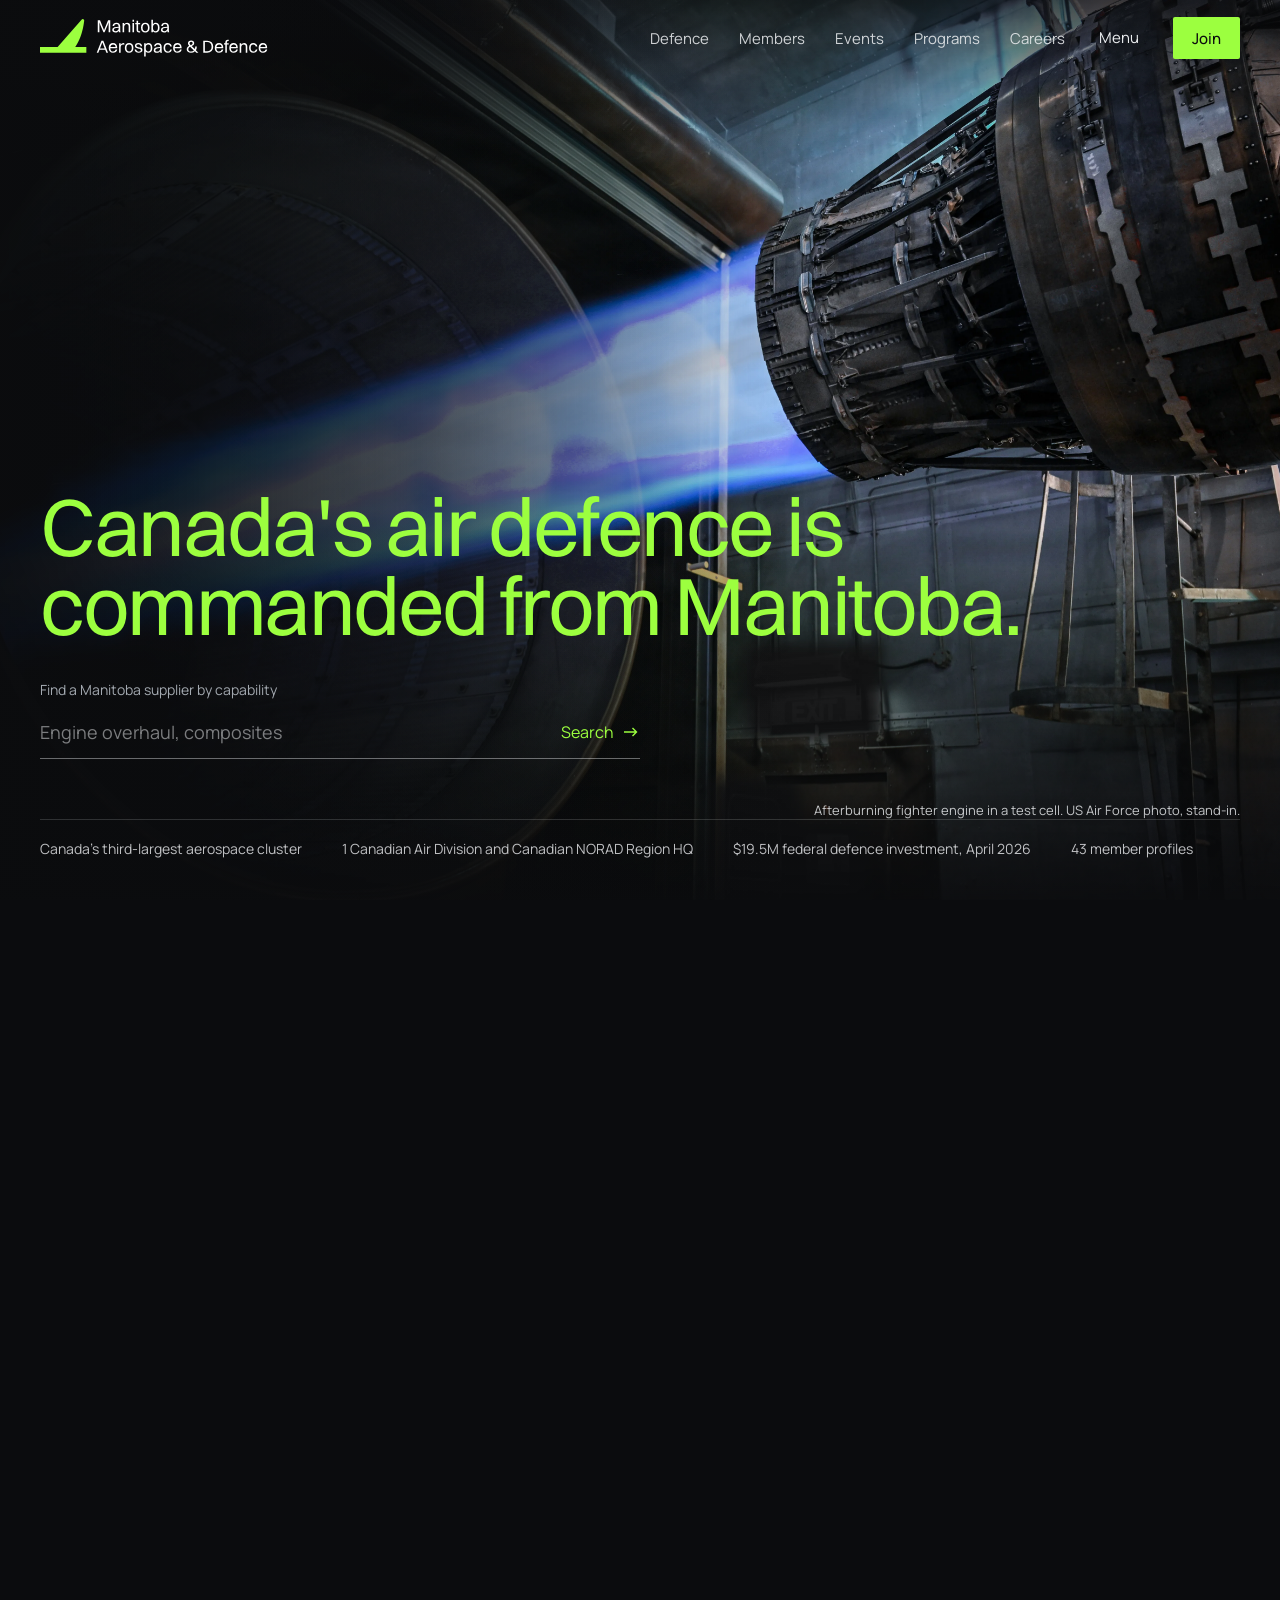
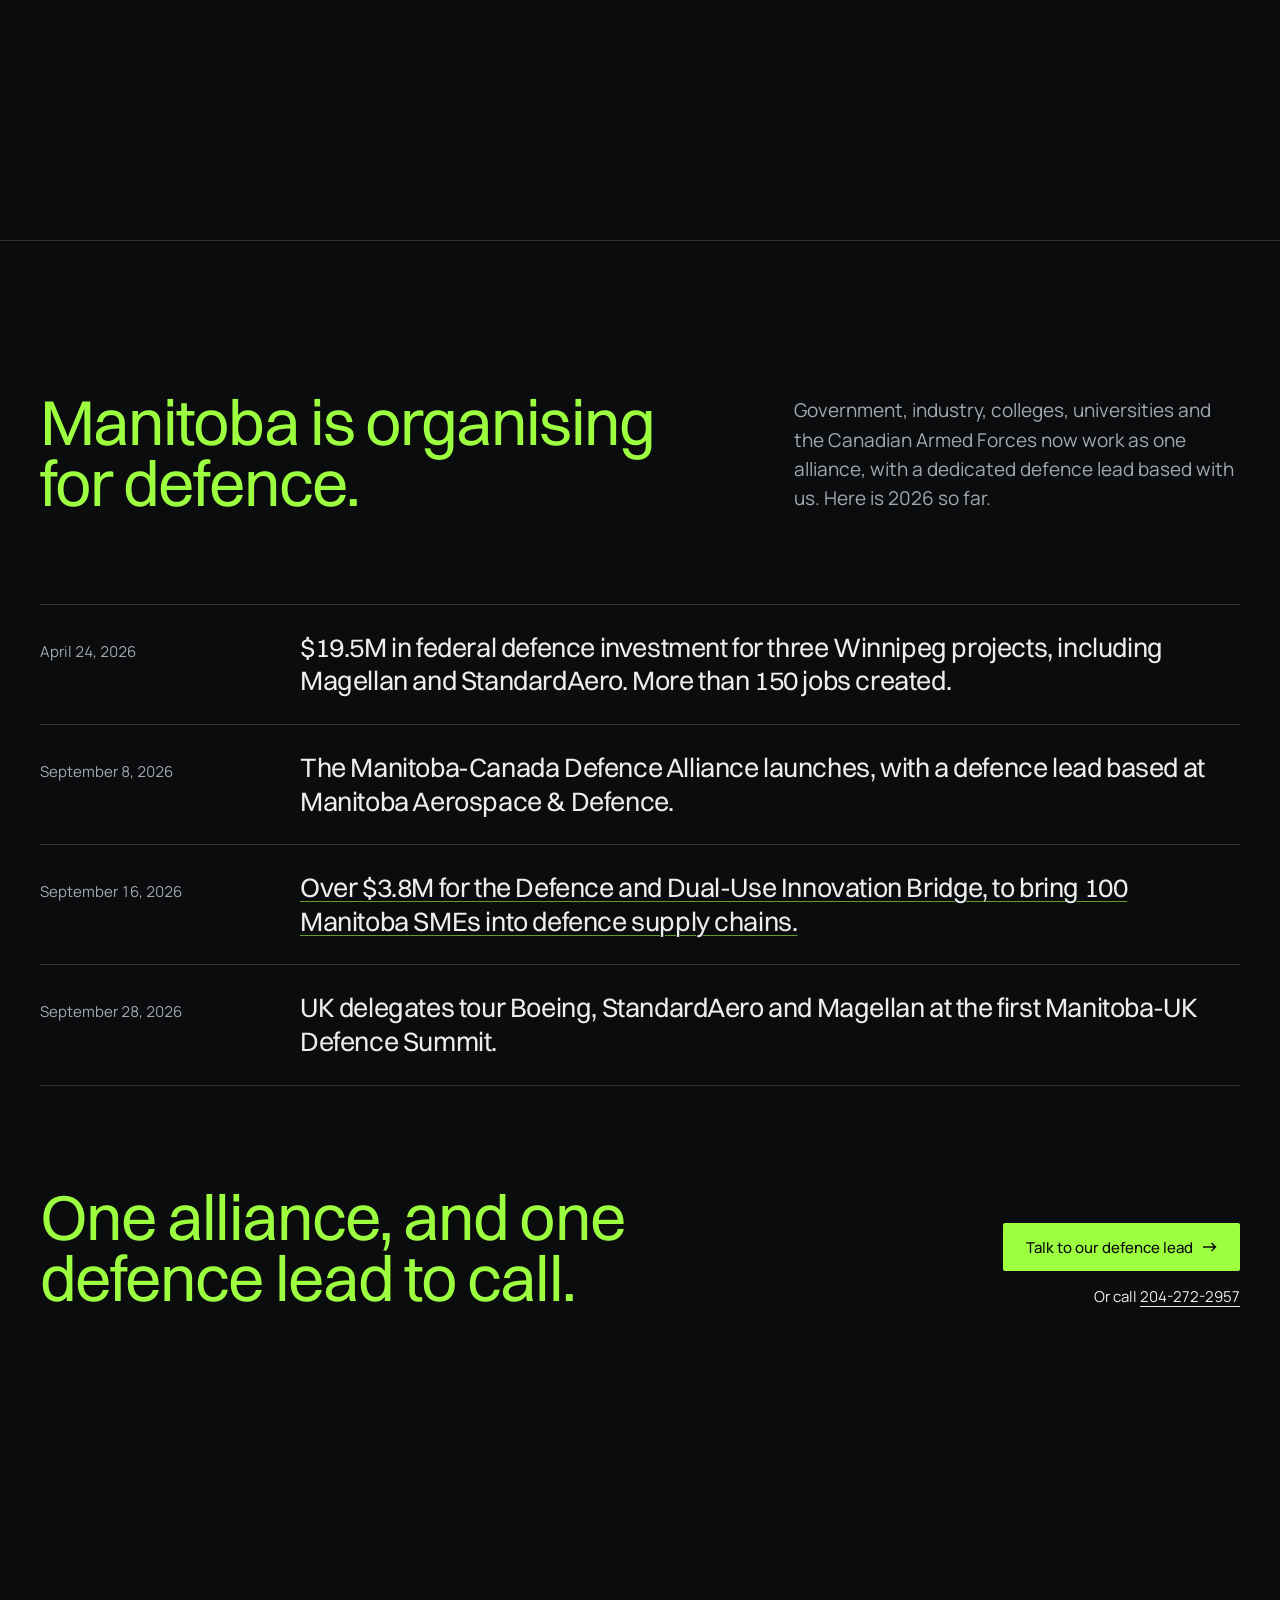
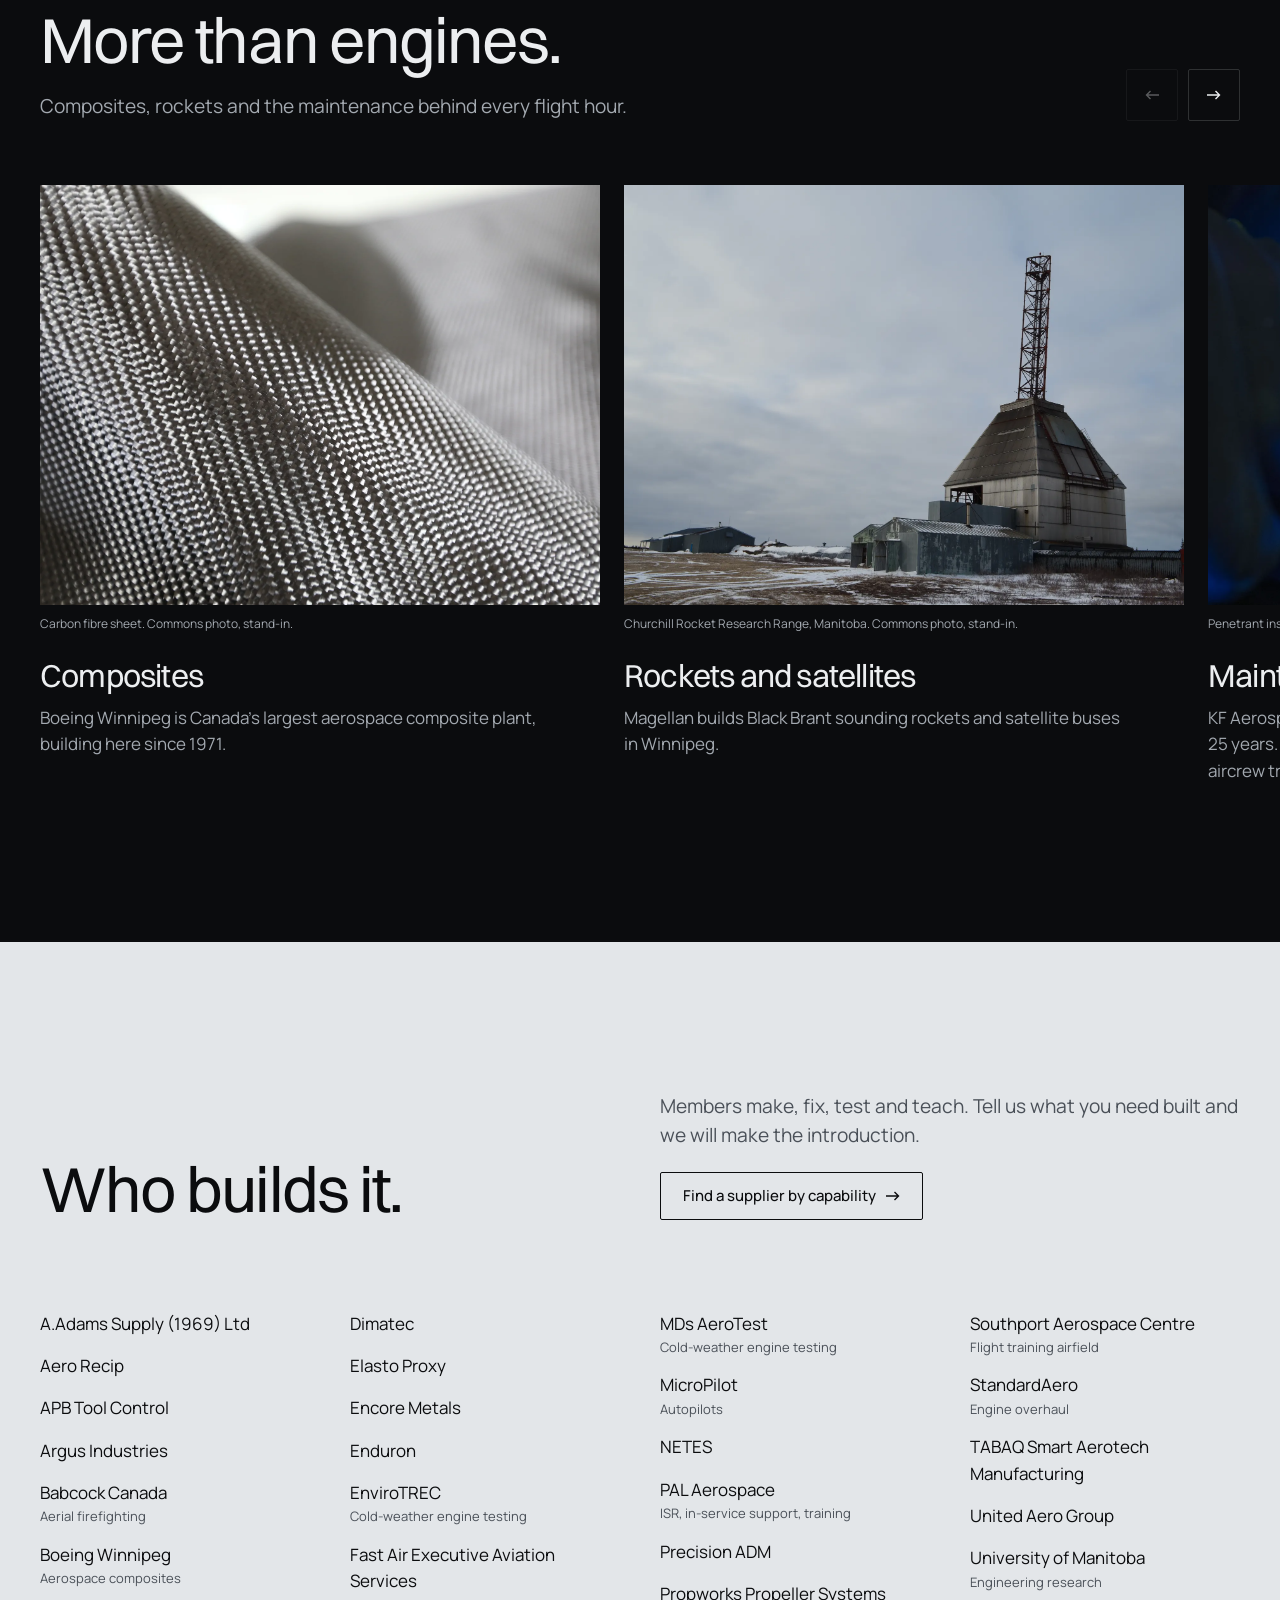
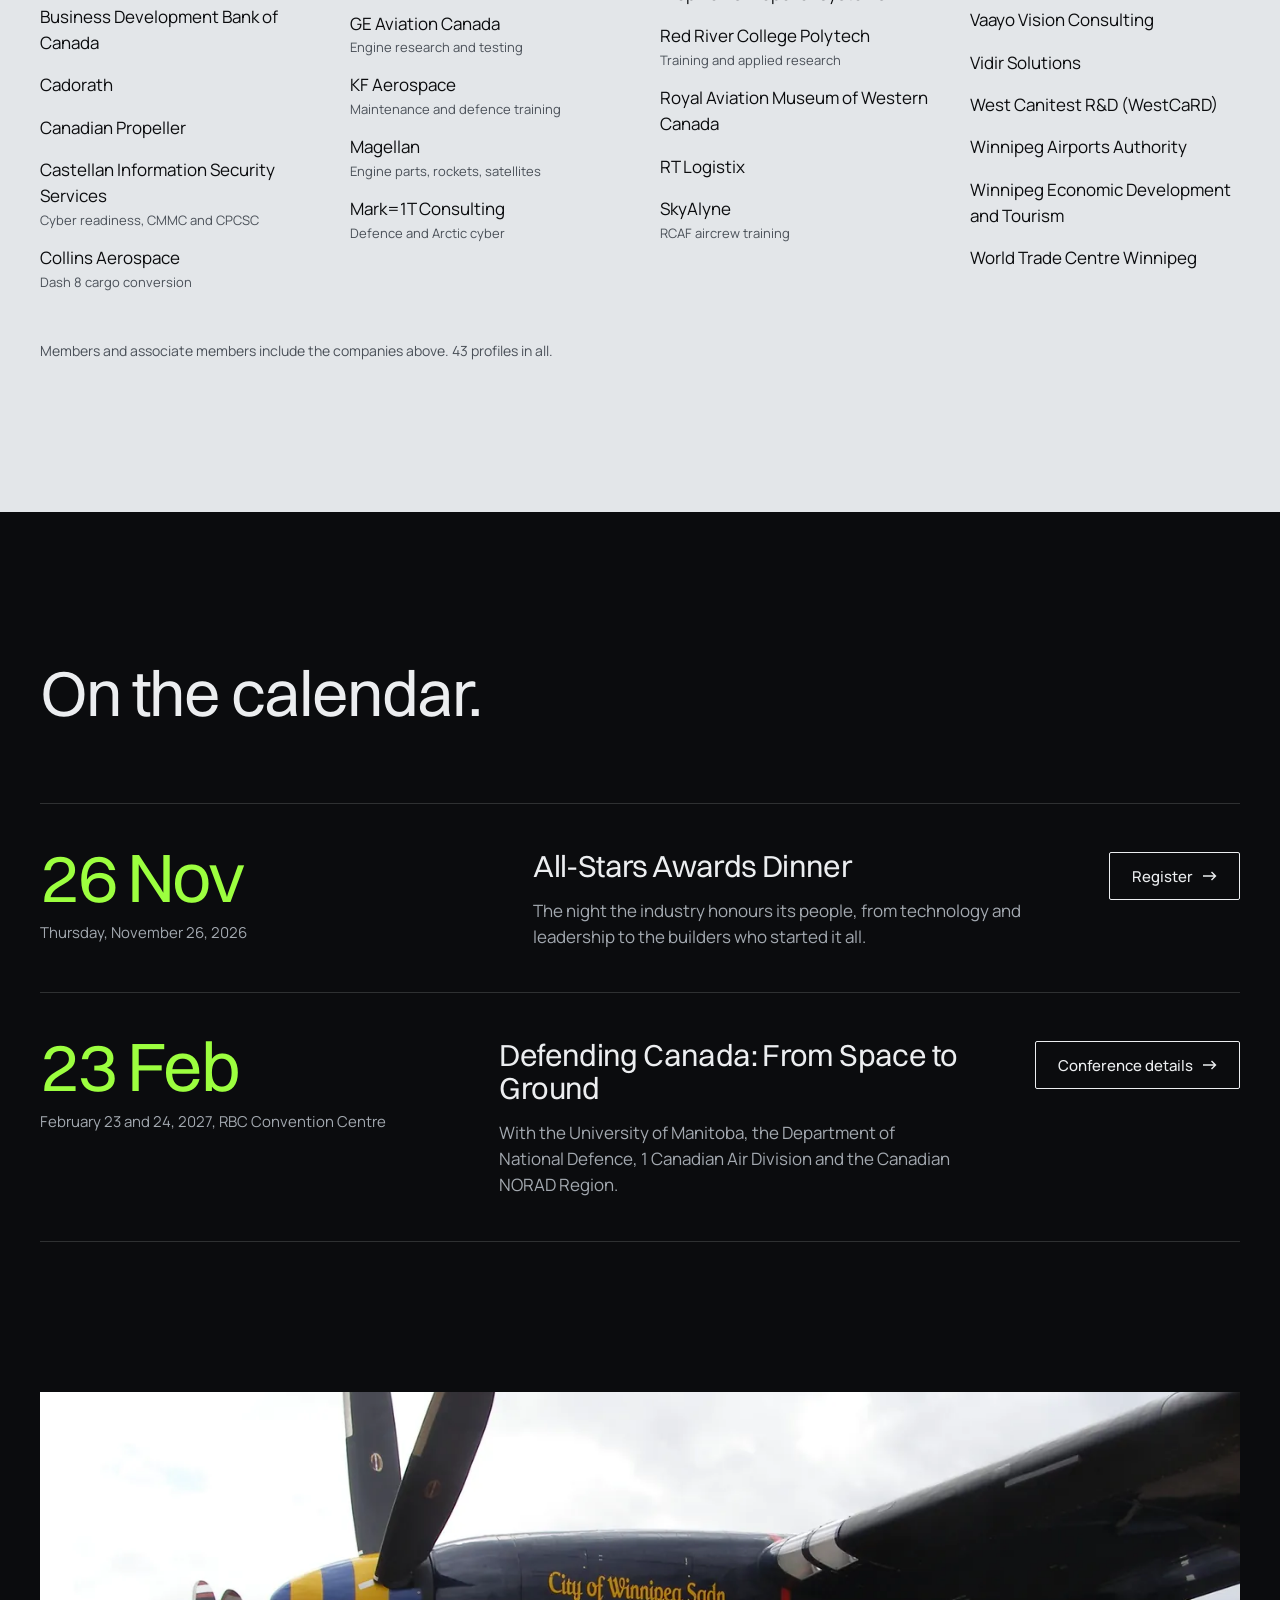
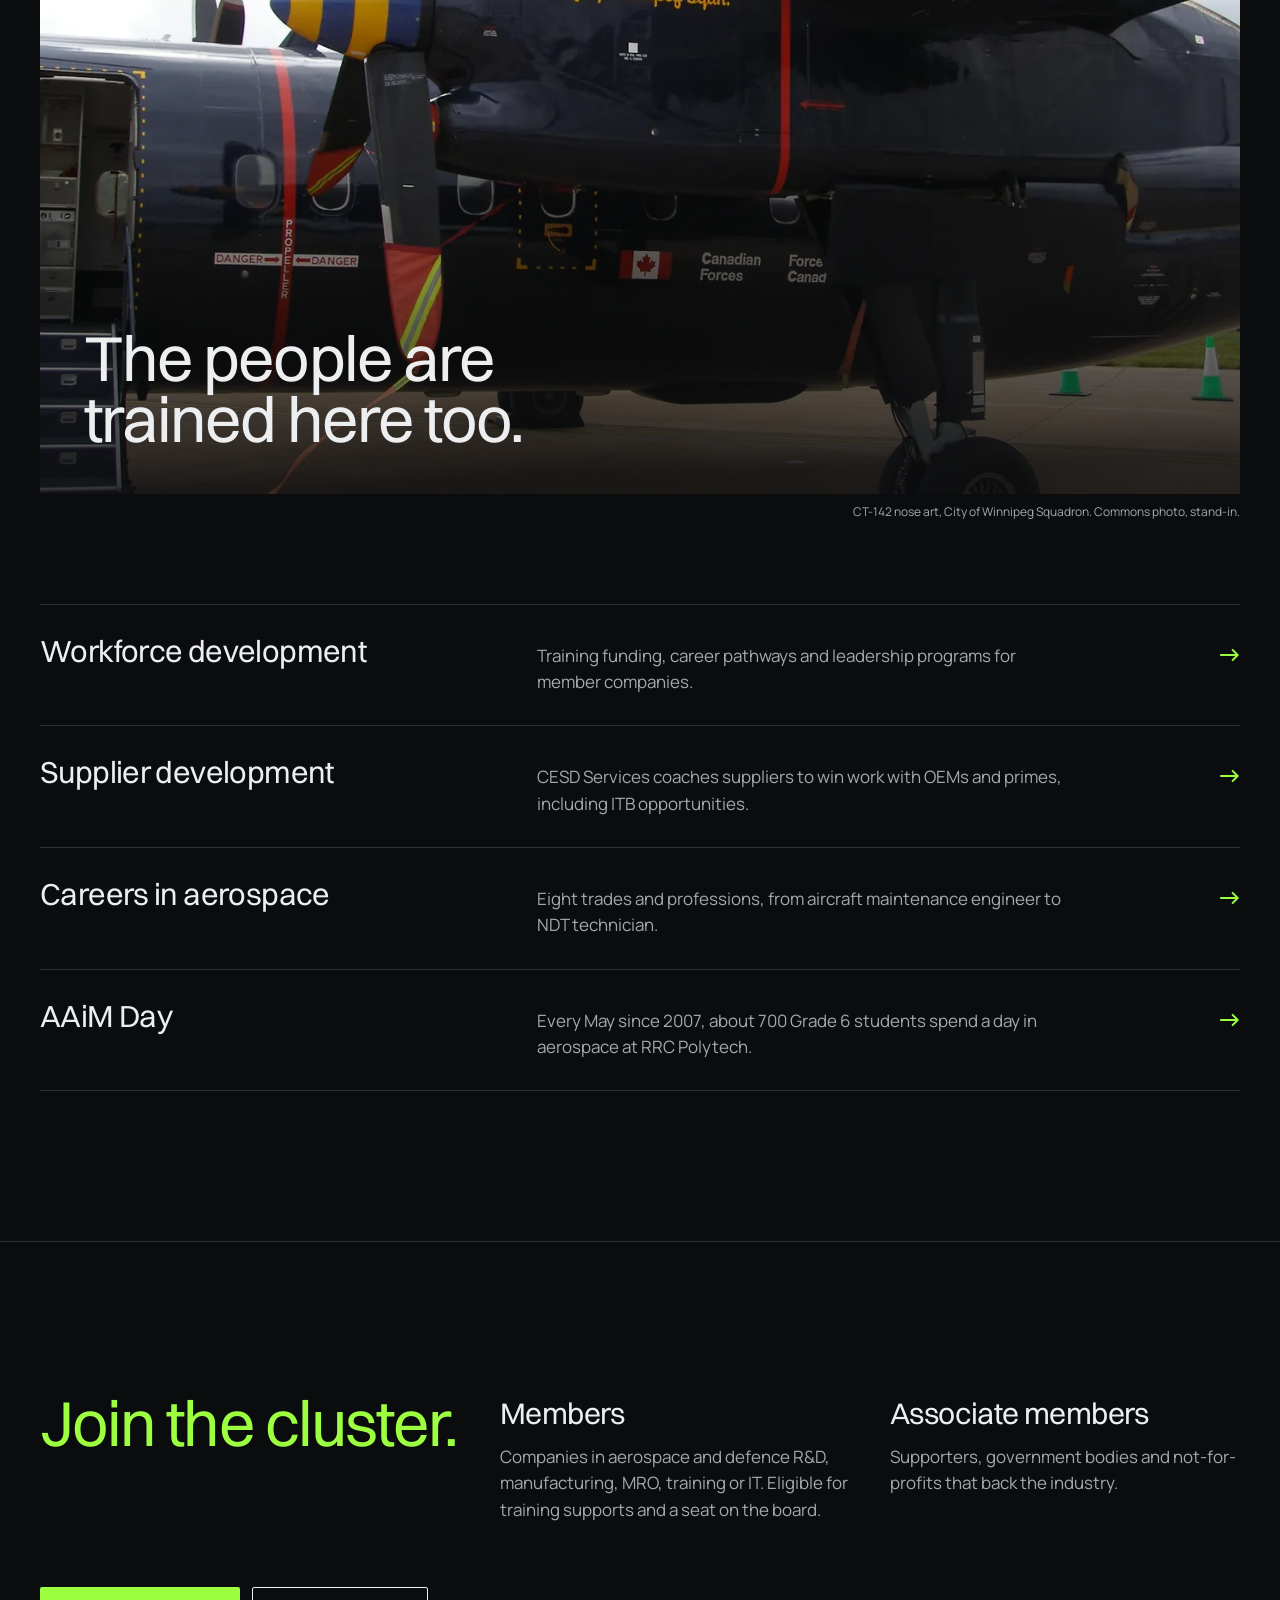
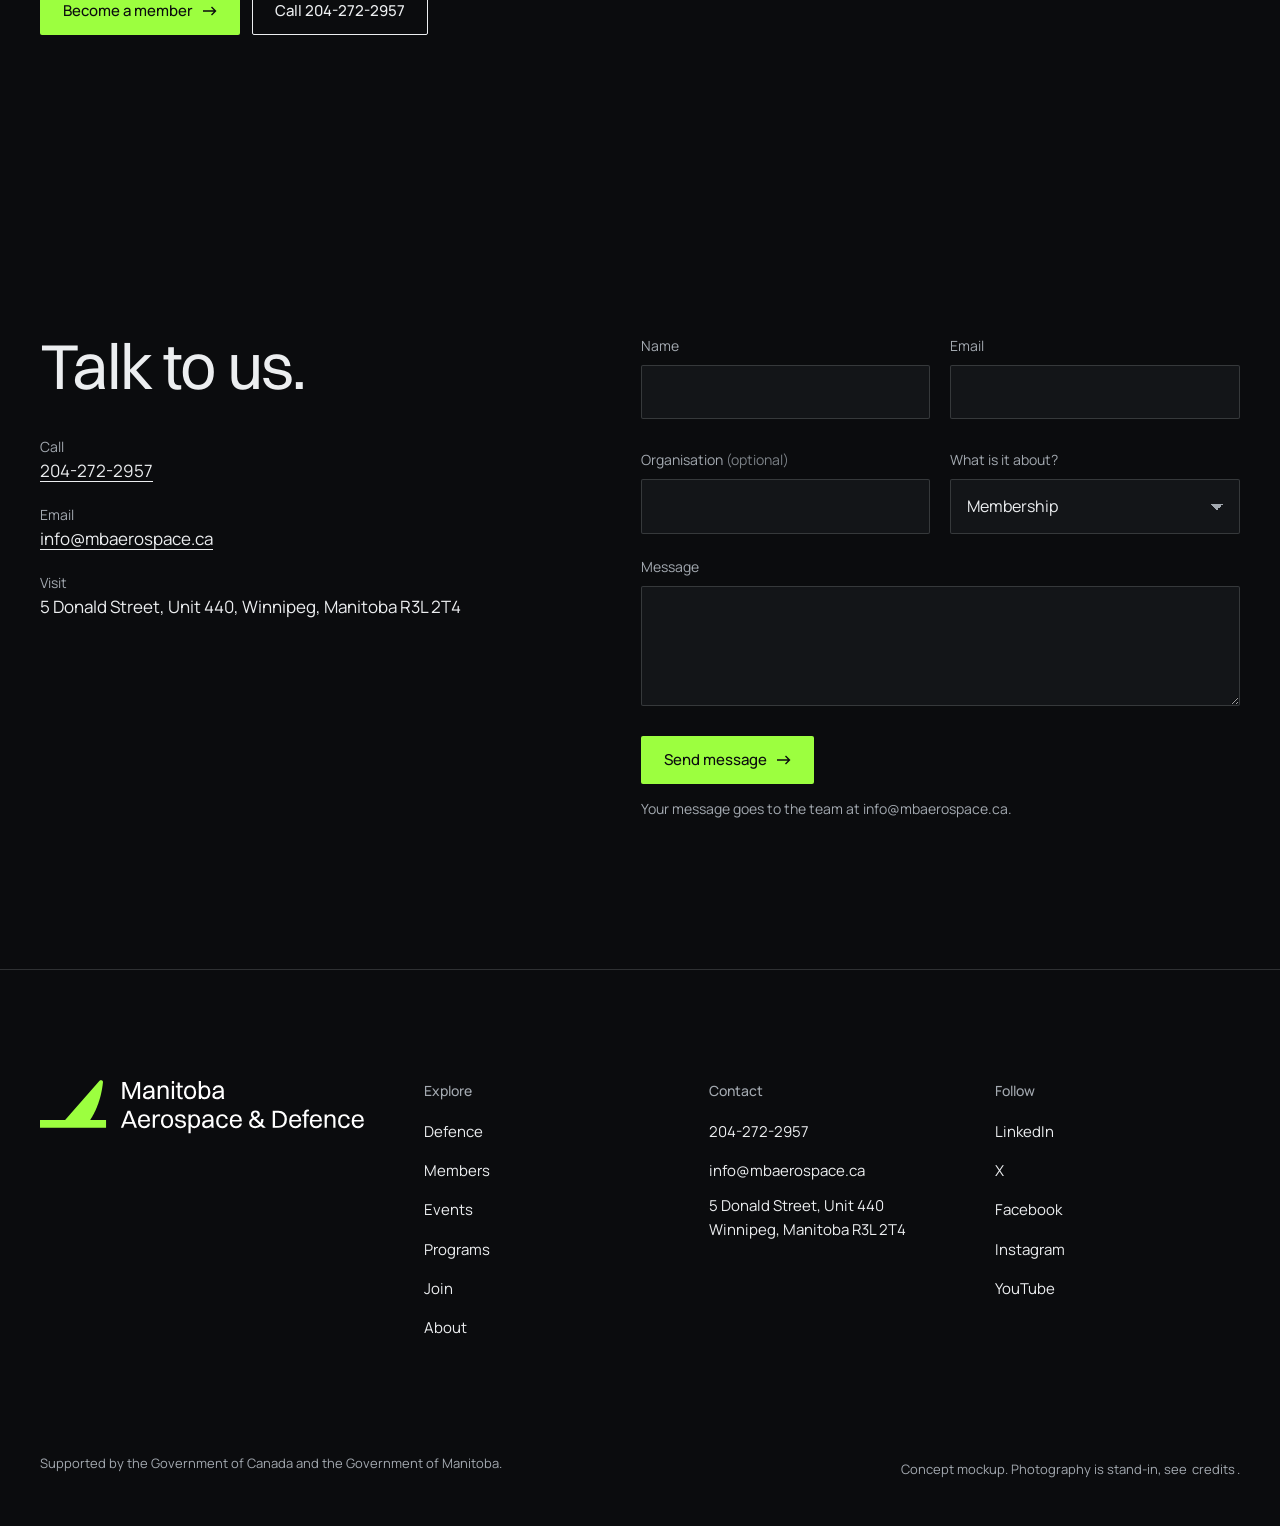
==== commit 3f85c8e7: "New logos per concept (horizon wing, keystone M, lintel); logo view removed Co-Authored-By: Claude O" ====
--- a/concept-1/index.html
+++ b/concept-1/index.html
@@ -18,7 +18,7 @@
 <a class="skip" href="#main">Skip to content</a>
 
 <header class="hdr" id="top-bar">
-  <a class="brand" href="#top" aria-label="Manitoba Aerospace &amp; Defence, home"><img src="logo/primary-reversed-small.svg" alt="Manitoba Aerospace &amp; Defence" width="200" height="38"></a>
+  <a class="brand" href="#top" aria-label="Manitoba Aerospace &amp; Defence, home"><img src="logo/primary-reversed-small.svg" alt="Manitoba Aerospace &amp; Defence" width="230" height="38"></a>
   <nav aria-label="Main">
     <ul>
       <li><a href="#defence">Defence</a></li>
@@ -33,7 +33,7 @@
 </header>
 
 <div class="menu" id="menu" role="dialog" aria-modal="true" aria-label="Menu" hidden>
-  <a class="menu-top" href="#top" data-menu-link><img src="logo/primary-reversed-small.svg" alt="Manitoba Aerospace &amp; Defence, home" width="200" height="38"></a>
+  <a class="menu-top" href="#top" data-menu-link><img src="logo/primary-reversed-small.svg" alt="Manitoba Aerospace &amp; Defence, home" width="230" height="38"></a>
   <button class="menu-close" type="button" data-menu-close>Close <svg viewBox="0 0 14 14" aria-hidden="true"><path d="M1 1l12 12M13 1L1 13" stroke="currentColor" stroke-width="1.4"/></svg></button>
   <ul class="big">
     <li><a href="#top" data-menu-link data-focus-search>Find a supplier</a></li>
@@ -326,7 +326,7 @@
 
 <footer class="ftr">
   <div class="top">
-    <div><img src="logo/primary-reversed-small.svg" alt="Manitoba Aerospace &amp; Defence" width="284" height="54" loading="lazy"></div>
+    <div><img src="logo/primary-reversed-small.svg" alt="Manitoba Aerospace &amp; Defence" width="326" height="54" loading="lazy"></div>
     <div><h2>Explore</h2><ul><li><a href="#defence">Defence</a></li><li><a href="#members">Members</a></li><li><a href="#events">Events</a></li><li><a href="#programs">Programs</a></li><li><a href="#join">Join</a></li><li><a href="stub.html#about">About</a></li></ul></div>
     <div><h2>Contact</h2><ul><li><a href="tel:+12042722957">204-272-2957</a></li><li><a href="mailto:info@mbaerospace.ca">info@mbaerospace.ca</a></li><li>5 Donald Street, Unit 440<br>Winnipeg, Manitoba R3L 2T4</li></ul></div>
     <div><h2>Follow</h2><ul><li><a href="stub.html#linkedin">LinkedIn</a></li><li><a href="stub.html#x">X</a></li><li><a href="stub.html#facebook">Facebook</a></li><li><a href="stub.html#instagram">Instagram</a></li><li><a href="stub.html#youtube">YouTube</a></li></ul></div>
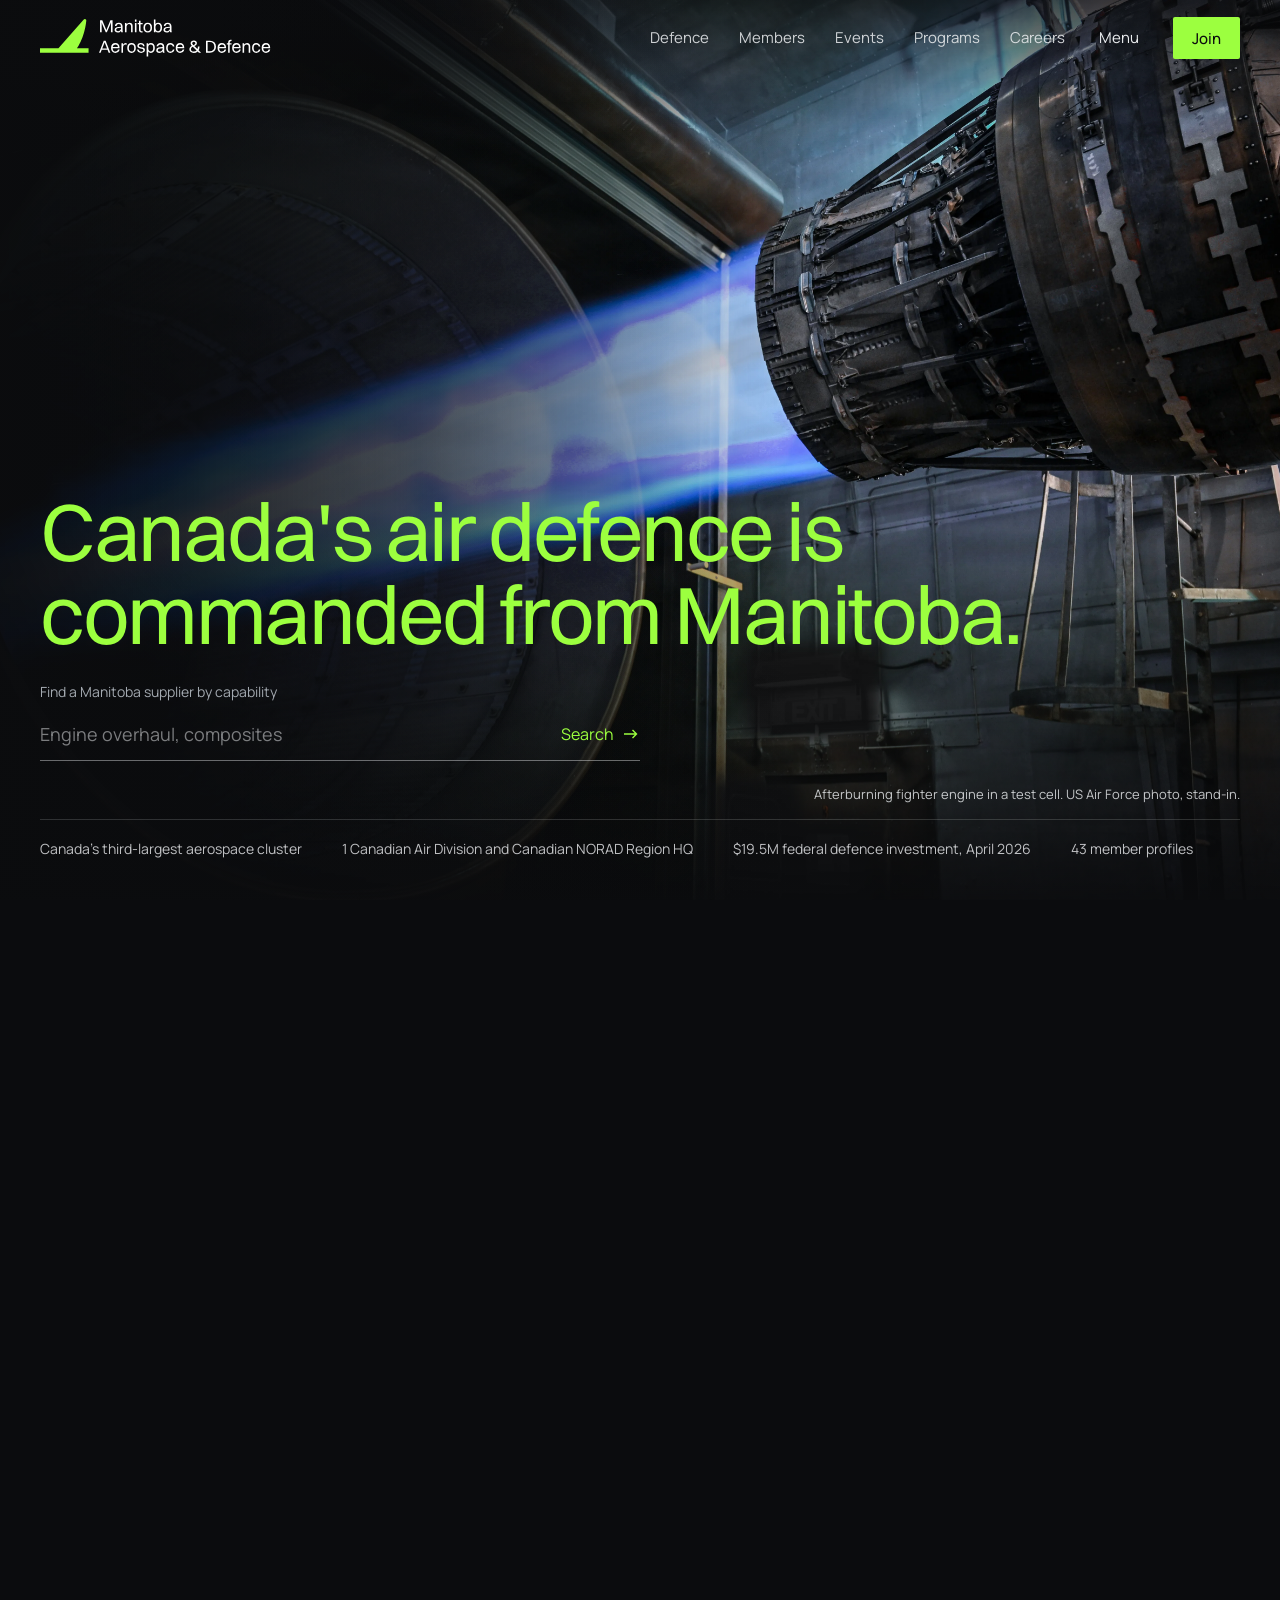
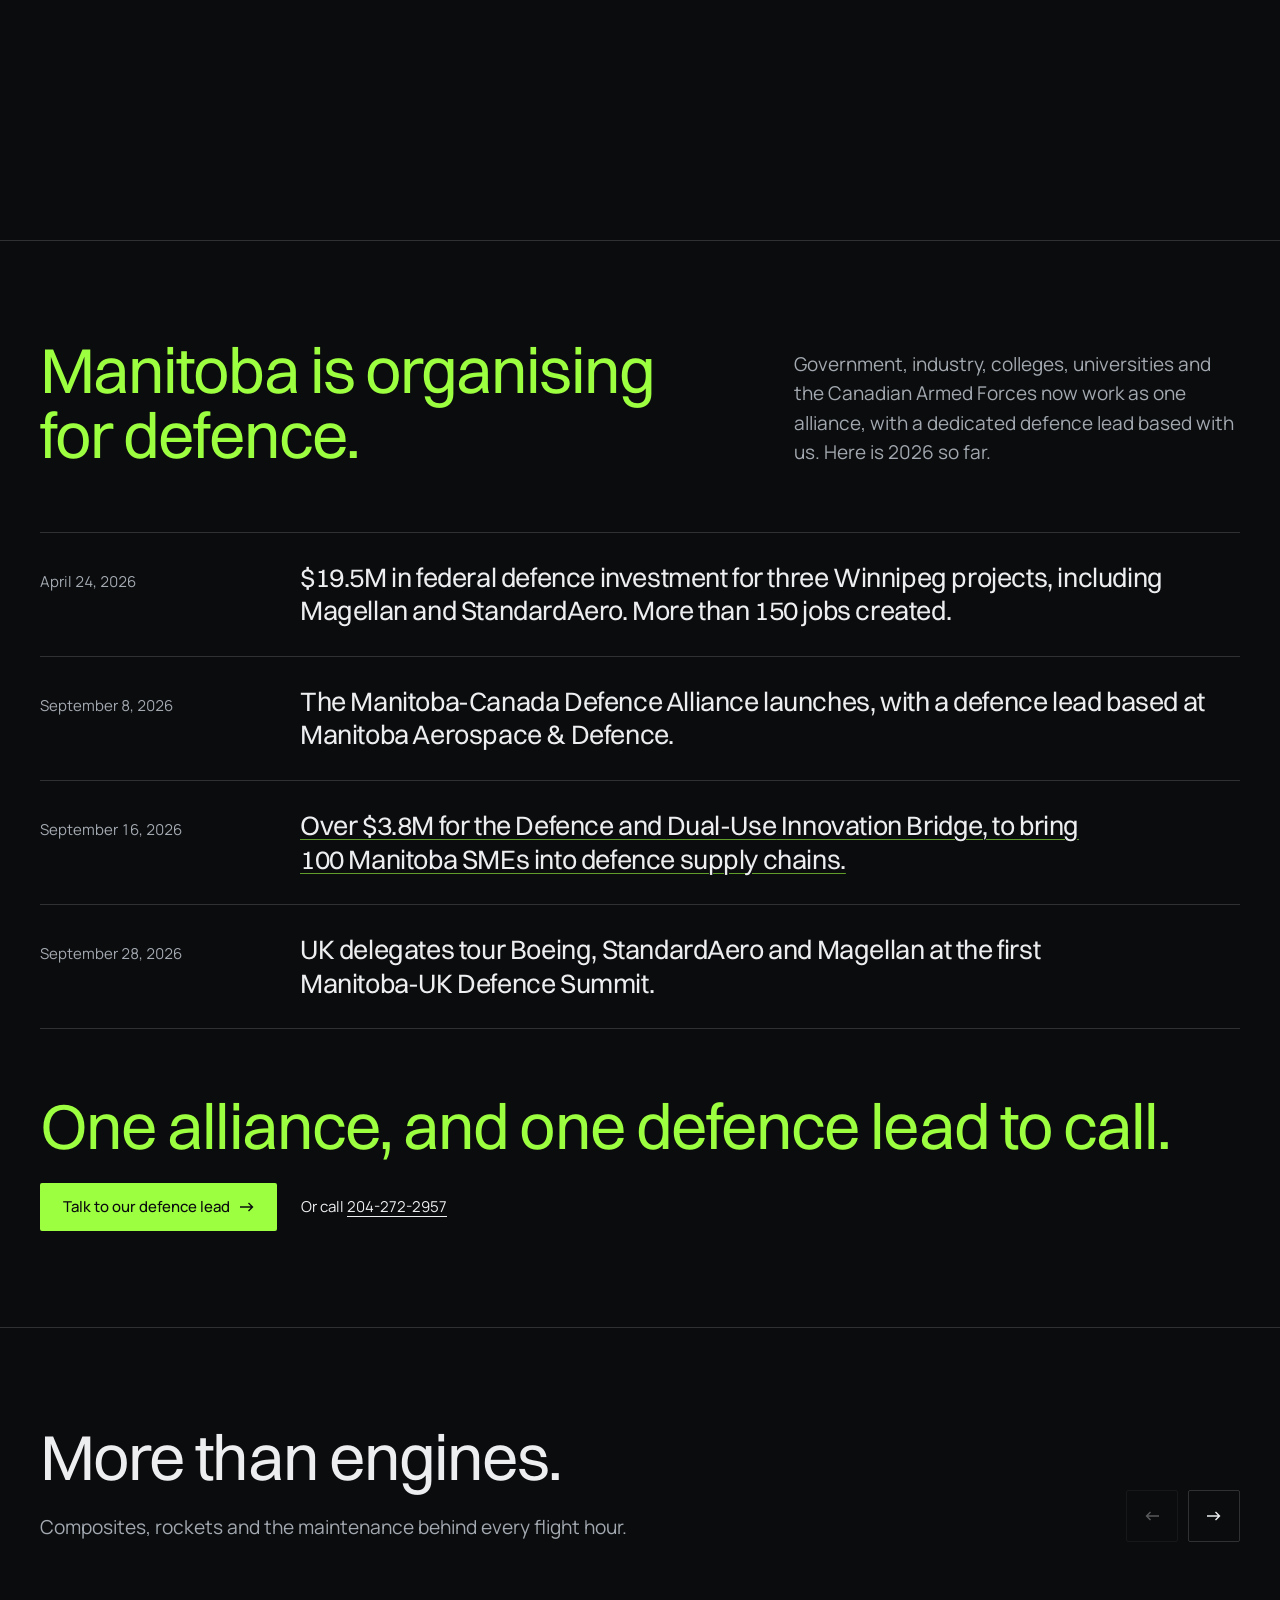
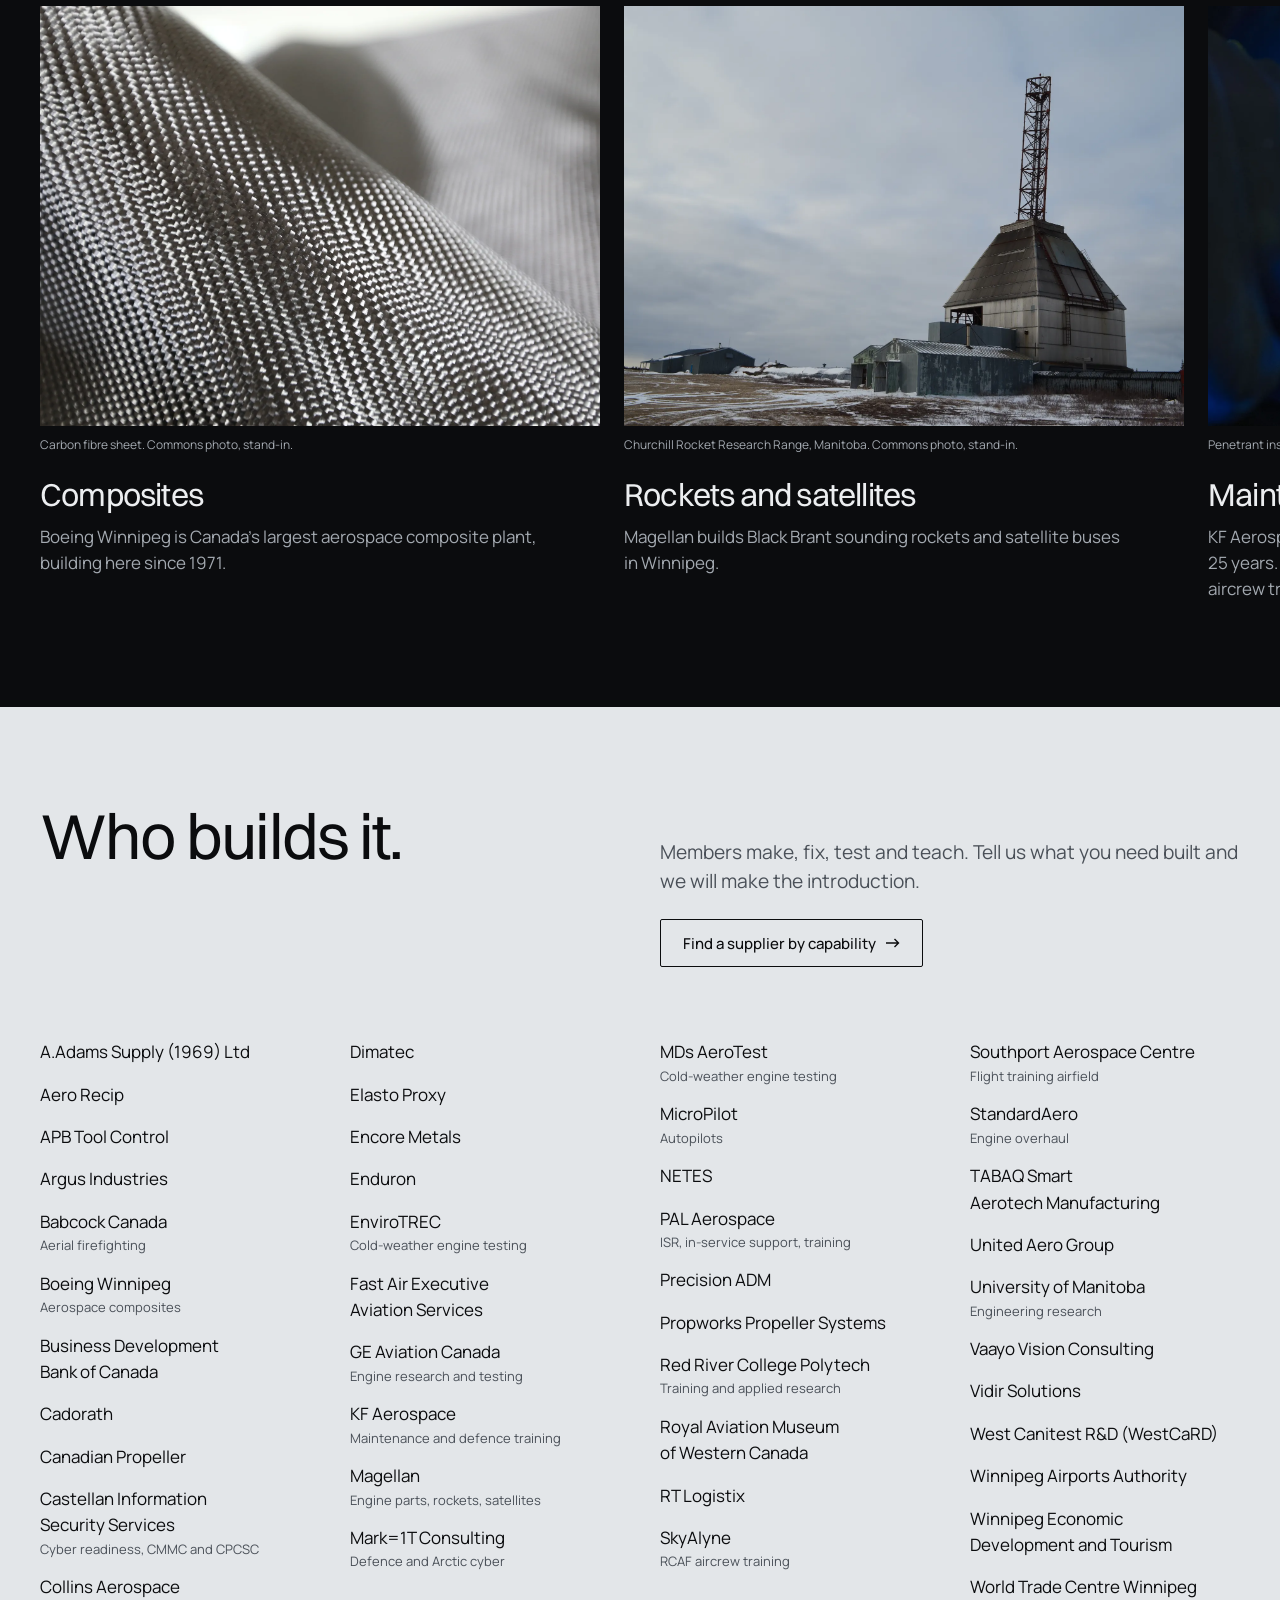
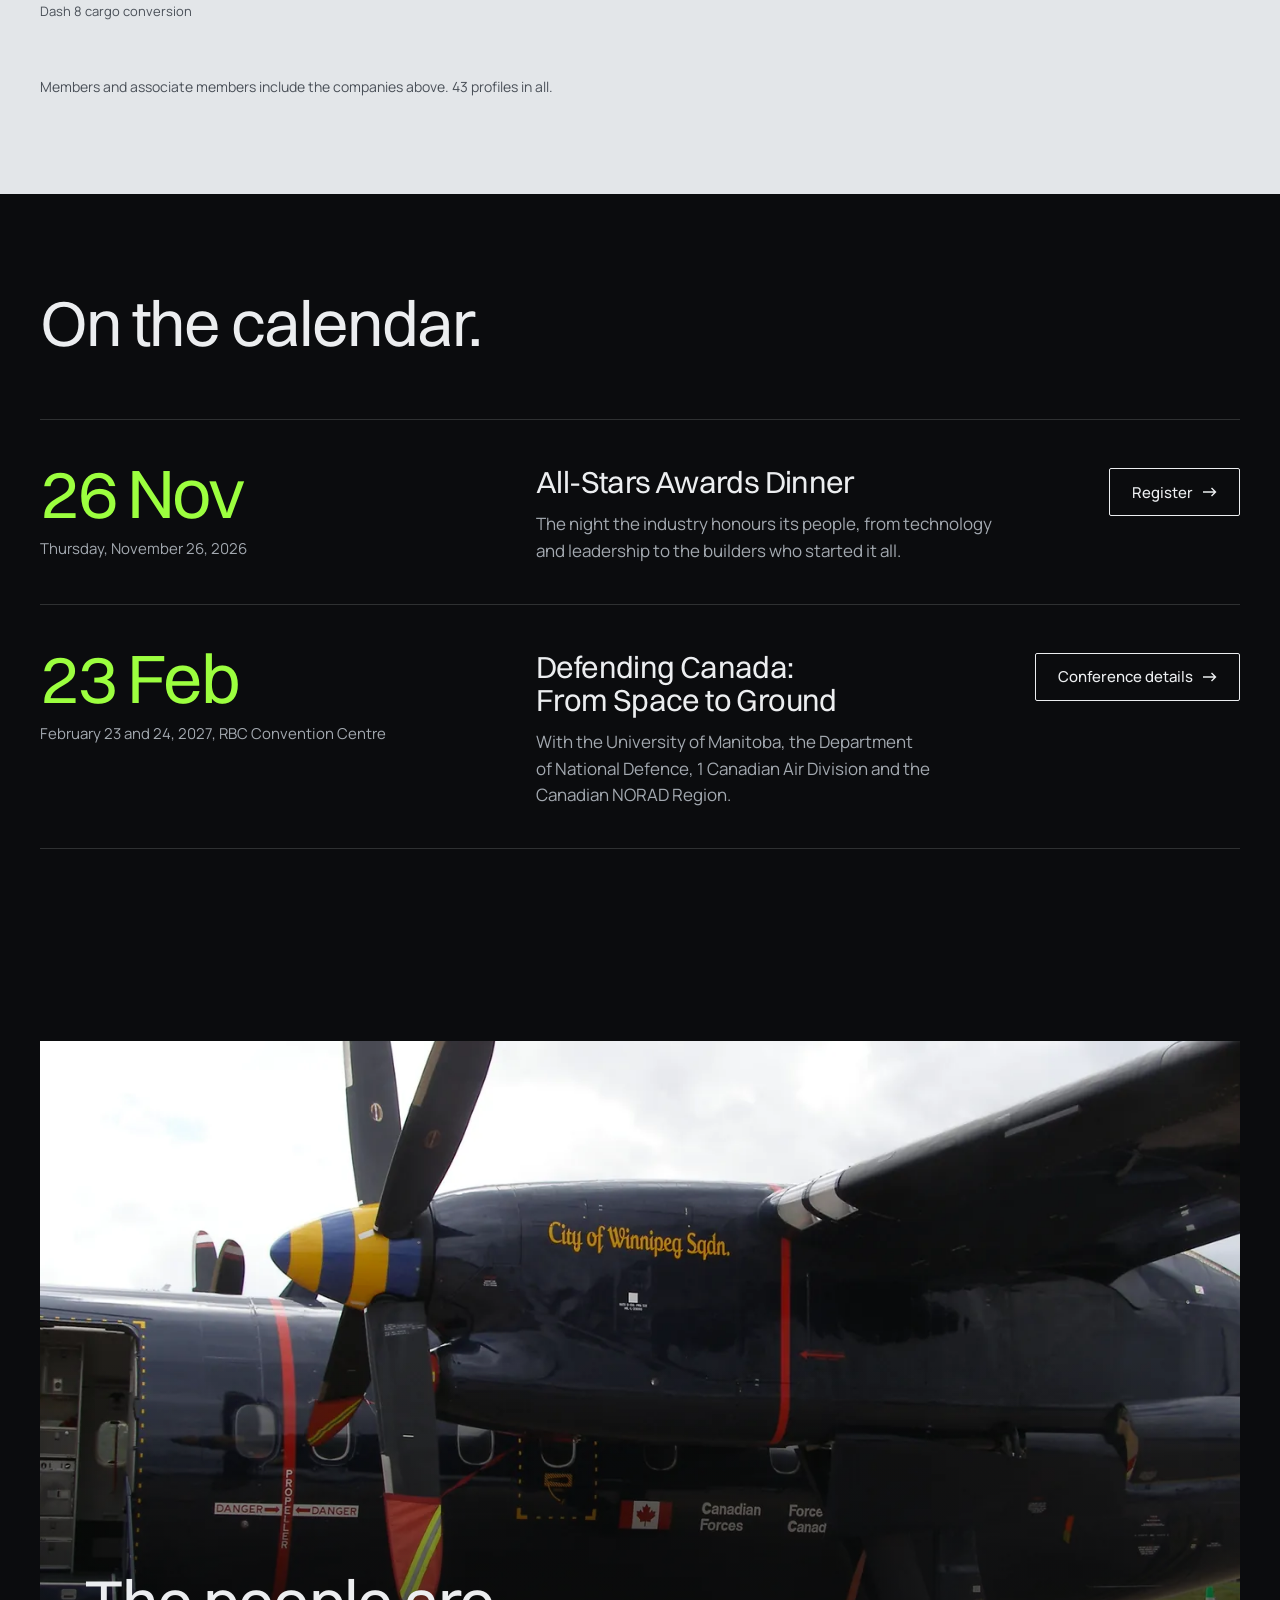
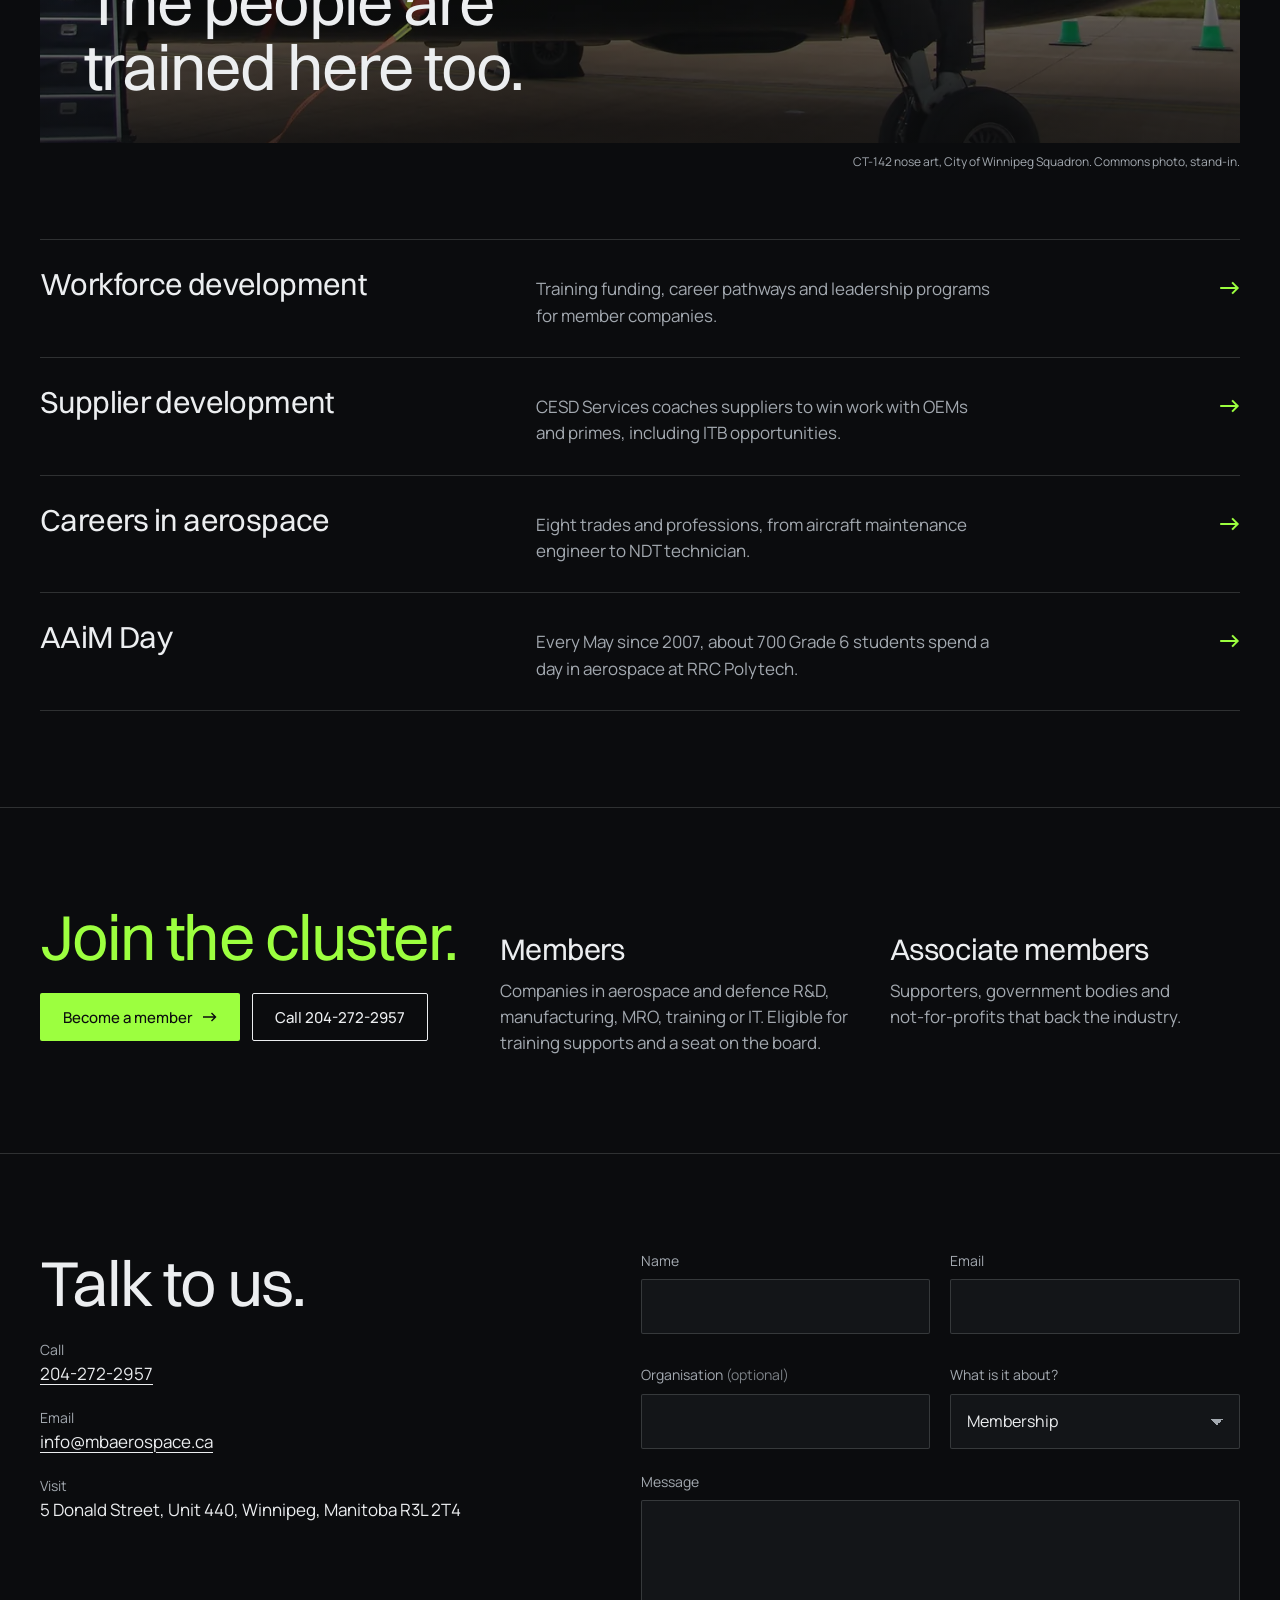
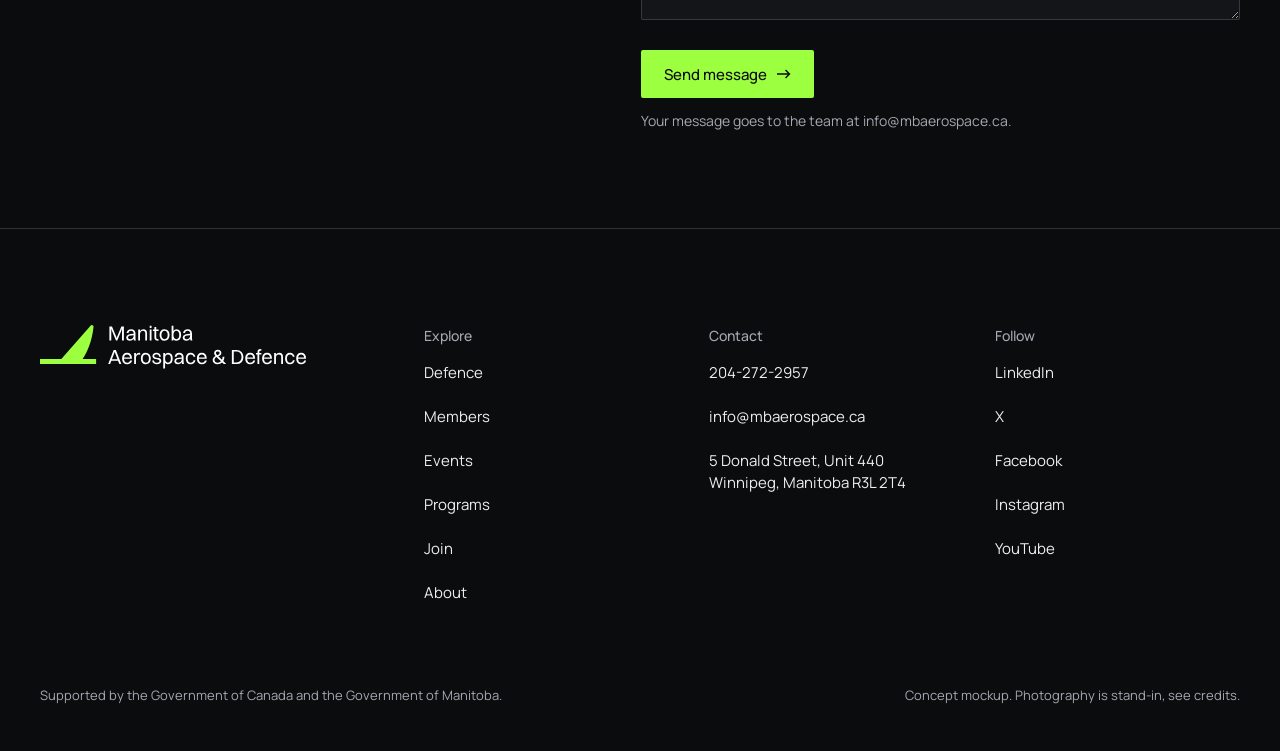
==== commit 99b2c5da: "Layout and polish pass on all three concepts Co-Authored-By: Claude Opus 5.5 <noreply@anthropic.com>" ====
--- a/concept-1/index.html
+++ b/concept-1/index.html
@@ -49,7 +49,7 @@
   <div class="side">
     <p><strong>Call</strong><a href="tel:+12042722957">204-272-2957</a></p>
     <p><strong>Email</strong><a href="mailto:info@mbaerospace.ca">info@mbaerospace.ca</a></p>
-    <p><strong>Visit</strong>5 Donald Street, Unit 440<br>Winnipeg, Manitoba R3L 2T4</p>
+    <p><strong>Visit</strong>5 Donald Street, Unit&nbsp;440<br>Winnipeg, Manitoba R3L&nbsp;2T4</p>
   </div>
 </div>
 
@@ -71,11 +71,11 @@
           <button class="find-go" type="submit">Search <svg class="arrow" aria-hidden="true"><use href="#arr"/></svg></button>
         </div>
         <p id="find-help" class="vh">Searches a sample of member companies by what they make or do.</p>
-        <div class="results" aria-live="polite"></div>
+        <div class="results" aria-live="polite"><div class="results-in"></div></div>
       </form>
       <ul class="proof">
         <li>Canada's third-largest aerospace cluster</li>
-        <li>1 Canadian Air Division and Canadian NORAD Region HQ</li>
+        <li>1&nbsp;Canadian Air Division and Canadian NORAD&nbsp;Region HQ</li>
         <li>$19.5M federal defence investment, April 2026</li>
         <li>43 member profiles</li>
       </ul>
@@ -85,25 +85,25 @@
       <article class="beat" data-i="1">
         <span class="n">01 / 04</span>
         <h2 class="d">Machined here.</h2>
-        <p>Magellan machines parts for the F404 and F414, the afterburning engines in the Super Hornet, the Growler and the Gripen. In April 2026, Ottawa put $8M into its new Winnipeg machining centre.</p>
+        <p>Magellan machines parts for the F404 and F414, the afterburning engines in the Super&nbsp;Hornet, the Growler and the Gripen. In April&nbsp;2026, Ottawa put $8M into its new Winnipeg machining centre.</p>
         <div class="fig"><div><b>F404 / F414</b>fighter engine programs</div><div><b>$8M</b>federal, April 2026</div></div>
       </article>
       <article class="beat" data-i="2">
         <span class="n">02 / 04</span>
         <h2 class="d">Overhauled here.</h2>
-        <p>StandardAero overhauls engines in the city where the company started. Its Winnipeg expansion opened on September 3, 2026, with about 40 percent more space for CF34 and CFM56 engines.</p>
+        <p>StandardAero overhauls engines in the city where the company started. Its Winnipeg expansion opened on September&nbsp;3,&nbsp;2026, with about 40&nbsp;percent more space for CF34 and CFM56 engines.</p>
         <div class="fig"><div><b>70,000 sq ft</b>new floor space</div><div><b>1,500</b>people, eight facilities</div></div>
       </article>
       <article class="beat" data-i="3">
         <span class="n">03 / 04</span>
         <h2 class="d">Tested here.</h2>
-        <p>In Thompson, GLACIER runs engines of up to 150,000 lb of thrust through natural icing, year round. Rolls-Royce and Pratt &amp; Whitney operate it with NRC. In Winnipeg, GE runs an engine research and test centre.</p>
+        <p>In Thompson, GLACIER runs engines of up to 150,000&nbsp;lb of thrust through natural icing, year round. <span class="nw">Rolls-Royce</span> and Pratt&nbsp;&amp;&nbsp;Whitney operate it with NRC. In Winnipeg, GE runs an engine research and test centre.</p>
         <div class="fig"><div><b>150,000 lbf</b>thrust, natural icing</div><div><b>Thompson</b>and Winnipeg</div></div>
       </article>
       <article class="beat" data-i="4">
         <span class="n">04 / 04</span>
         <h2 class="d">Commanded from here.</h2>
-        <p>Winnipeg is the operational headquarters of the RCAF's 1 Canadian Air Division and the Canadian NORAD Region. SkyAlyne trains the RCAF's future aircrew from Winnipeg and Southport.</p>
+        <p>Winnipeg is the operational headquarters of the RCAF's 1&nbsp;Canadian Air Division and the Canadian NORAD&nbsp;Region. SkyAlyne trains the RCAF's future aircrew from Winnipeg and Southport.</p>
         <div class="fig"><div><b>1 CAD</b>and Canadian NORAD Region</div><div><b>Southport</b>aircrew training</div></div>
       </article>
     </div>
@@ -117,13 +117,13 @@
 <section class="sect defence" id="defence" aria-labelledby="def-h">
   <div class="head reveal">
     <h2 class="d d-2" id="def-h">Manitoba is organising for defence.</h2>
-    <p>Government, industry, colleges, universities and the Canadian Armed Forces now work as one alliance, with a dedicated defence lead based with us. Here is 2026 so far.</p>
+    <p>Government, industry, colleges, universities and the Canadian Armed Forces now work as one alliance, with a dedicated defence lead based with us. Here is 2026&nbsp;so&nbsp;far.</p>
   </div>
   <ol class="rows">
-    <li class="reveal"><time datetime="2026-04-24">April 24, 2026</time><span class="what">$19.5M in federal defence investment for three Winnipeg projects, including Magellan and StandardAero. More than 150 jobs created.</span></li>
-    <li class="reveal"><time datetime="2026-09-08">September 8, 2026</time><span class="what">The Manitoba-Canada Defence Alliance launches, with a defence lead based at Manitoba Aerospace &amp; Defence.</span></li>
-    <li class="reveal"><time datetime="2026-09-16">September 16, 2026</time><a class="what tlink" href="stub.html#innovation-bridge">Over $3.8M for the Defence and Dual-Use Innovation Bridge, to bring 100 Manitoba SMEs into defence supply chains.</a></li>
-    <li class="reveal"><time datetime="2026-09-28">September 28, 2026</time><span class="what">UK delegates tour Boeing, StandardAero and Magellan at the first Manitoba-UK Defence Summit.</span></li>
+    <li class="reveal"><time datetime="2026-04-24">April 24, 2026</time><span class="what">$19.5M in federal defence investment for three Winnipeg projects, including Magellan and StandardAero. More than 150&nbsp;jobs&nbsp;created.</span></li>
+    <li class="reveal"><time datetime="2026-09-08">September 8, 2026</time><span class="what">The <span class="nw">Manitoba-Canada</span> Defence Alliance launches, with a defence lead based at Manitoba Aerospace &amp; Defence.</span></li>
+    <li class="reveal"><time datetime="2026-09-16">September 16, 2026</time><a class="what tlink" href="stub.html#innovation-bridge">Over $3.8M for the Defence and <span class="nw">Dual-Use</span> Innovation Bridge, to bring 100&nbsp;Manitoba&nbsp;SMEs into defence supply chains.</a></li>
+    <li class="reveal"><time datetime="2026-09-28">September 28, 2026</time><span class="what">UK delegates tour Boeing, StandardAero and Magellan at the first <span class="nw">Manitoba-UK</span> Defence&nbsp;Summit.</span></li>
   </ol>
   <div class="close reveal">
     <p class="d d-2">One alliance, and one defence lead to call.</p>
@@ -150,17 +150,17 @@
     <article>
       <figure><img src="img/rail-composites.webp" width="2000" height="1333" loading="lazy" alt="A sheet of carbon fibre fabric curving away under soft light."><figcaption>Carbon fibre sheet. Commons photo, stand-in.</figcaption></figure>
       <h3>Composites</h3>
-      <p>Boeing Winnipeg is Canada's largest aerospace composite plant, building here since 1971.</p>
+      <p>Boeing Winnipeg is Canada's largest aerospace composite plant, building here since&nbsp;1971.</p>
     </article>
     <article>
       <figure><img src="img/rail-rocket.webp" width="2000" height="1325" loading="lazy" alt="The launch tower and building of the Churchill Rocket Research Range under an overcast sky, with patchy snow."><figcaption>Churchill Rocket Research Range, Manitoba. Commons photo, stand-in.</figcaption></figure>
       <h3>Rockets and satellites</h3>
-      <p>Magellan builds Black Brant sounding rockets and satellite buses in Winnipeg.</p>
+      <p>Magellan builds Black&nbsp;Brant sounding rockets and satellite buses in Winnipeg.</p>
     </article>
     <article>
       <figure><img src="img/rail-maintenance.webp" width="2000" height="1333" loading="lazy" alt="A part under ultraviolet light during a penetrant inspection, one indication glowing."><figcaption>Penetrant inspection under UV light. US Air Force photo, stand-in.</figcaption></figure>
       <h3>Maintenance and support</h3>
-      <p>KF Aerospace has supported DND programs for more than 25 years. PAL Aerospace adds ISR, in-service support and aircrew training.</p>
+      <p>KF&nbsp;Aerospace has supported DND programs for more than 25&nbsp;years. PAL&nbsp;Aerospace adds ISR, in-service support and aircrew training.</p>
     </article>
   </div>
 </section>
@@ -226,7 +226,7 @@
   <h2 class="d d-2 reveal" id="ev-h">On the calendar.</h2>
   <ol class="list">
     <li class="reveal">
-      <p class="date">26 Nov<small>Thursday, November 26, 2026</small></p>
+      <p class="date">26 Nov<small>Thursday, November&nbsp;26, 2026</small></p>
       <div>
         <h3>All-Stars Awards Dinner</h3>
         <p>The night the industry honours its people, from technology and leadership to the builders who started it all.</p>
@@ -234,10 +234,10 @@
       <a class="btn btn-line" href="stub.html#all-stars">Register <svg class="arrow" aria-hidden="true"><use href="#arr"/></svg></a>
     </li>
     <li class="reveal">
-      <p class="date">23 Feb<small>February 23 and 24, 2027, RBC Convention Centre</small></p>
+      <p class="date">23 Feb<small>February&nbsp;23 and&nbsp;24, 2027, RBC&nbsp;Convention&nbsp;Centre</small></p>
       <div>
         <h3>Defending Canada: From Space to Ground</h3>
-        <p>With the University of Manitoba, the Department of National Defence, 1 Canadian Air Division and the Canadian NORAD Region.</p>
+        <p>With the University of Manitoba, the Department of National Defence, 1&nbsp;Canadian Air Division and the Canadian NORAD&nbsp;Region.</p>
       </div>
       <a class="btn btn-line" href="stub.html#space-to-ground">Conference details <svg class="arrow" aria-hidden="true"><use href="#arr"/></svg></a>
     </li>
@@ -251,12 +251,12 @@
     <div class="over"><h2 class="d d-2" id="wf-h">The people are trained here too.</h2></div>
     <figcaption>CT-142 nose art, City of Winnipeg Squadron. Commons photo, stand-in.</figcaption>
   </figure>
-  <div class="sect" style="padding-top:0">
+  <div class="sect programs-body">
     <ol class="programs">
       <li class="reveal"><a href="stub.html#workforce"><h3>Workforce development</h3><p>Training funding, career pathways and leadership programs for member companies.</p><svg class="arrow" aria-hidden="true"><use href="#arr"/></svg></a></li>
       <li class="reveal"><a href="stub.html#suppliers"><h3>Supplier development</h3><p>CESD Services coaches suppliers to win work with OEMs and primes, including ITB opportunities.</p><svg class="arrow" aria-hidden="true"><use href="#arr"/></svg></a></li>
-      <li class="reveal"><a href="stub.html#careers"><h3>Careers in aerospace</h3><p>Eight trades and professions, from aircraft maintenance engineer to NDT technician.</p><svg class="arrow" aria-hidden="true"><use href="#arr"/></svg></a></li>
-      <li class="reveal"><a href="stub.html#aaim"><h3>AAiM Day</h3><p>Every May since 2007, about 700 Grade 6 students spend a day in aerospace at RRC Polytech.</p><svg class="arrow" aria-hidden="true"><use href="#arr"/></svg></a></li>
+      <li class="reveal"><a href="stub.html#careers"><h3>Careers in aerospace</h3><p>Eight trades and professions, from aircraft maintenance engineer to NDT&nbsp;technician.</p><svg class="arrow" aria-hidden="true"><use href="#arr"/></svg></a></li>
+      <li class="reveal"><a href="stub.html#aaim"><h3>AAiM Day</h3><p>Every May since&nbsp;2007, about 700&nbsp;Grade&nbsp;6 students spend a day in aerospace at RRC Polytech.</p><svg class="arrow" aria-hidden="true"><use href="#arr"/></svg></a></li>
     </ol>
   </div>
 </section>
@@ -264,19 +264,21 @@
 <!-- Join -->
 <section class="sect join" id="join" aria-labelledby="join-h">
   <div class="grid">
-    <h2 class="d d-2 reveal" id="join-h">Join the cluster.</h2>
+    <div class="reveal">
+      <h2 class="d d-2" id="join-h">Join the cluster.</h2>
+      <div class="actions">
+        <a class="btn btn-accent" href="#contact" data-reason="Membership">Become a member <svg class="arrow" aria-hidden="true"><use href="#arr"/></svg></a>
+        <a class="btn btn-line" href="tel:+12042722957">Call 204-272-2957</a>
+      </div>
+    </div>
     <div class="reveal">
       <h3>Members</h3>
       <p>Companies in aerospace and defence R&amp;D, manufacturing, MRO, training or IT. Eligible for training supports and a seat on the board.</p>
     </div>
     <div class="reveal">
       <h3>Associate members</h3>
-      <p>Supporters, government bodies and not-for-profits that back the industry.</p>
-    </div>
-  </div>
-  <div class="actions">
-    <a class="btn btn-accent" href="#contact" data-reason="Membership">Become a member <svg class="arrow" aria-hidden="true"><use href="#arr"/></svg></a>
-    <a class="btn btn-line" href="tel:+12042722957">Call 204-272-2957</a>
+      <p>Supporters, government bodies and <span class="nw">not-for-profits</span> that back the industry.</p>
+    </div>
   </div>
 </section>
 
@@ -288,7 +290,7 @@
       <address>
         <p><span>Call</span><a class="tlink" href="tel:+12042722957">204-272-2957</a></p>
         <p><span>Email</span><a class="tlink" href="mailto:info@mbaerospace.ca">info@mbaerospace.ca</a></p>
-        <p><span>Visit</span>5 Donald Street, Unit 440, Winnipeg, Manitoba R3L 2T4</p>
+        <p><span>Visit</span>5 Donald Street, Unit&nbsp;440, Winnipeg, Manitoba R3L&nbsp;2T4</p>
       </address>
     </div>
     <div>
@@ -313,11 +315,11 @@
         </div>
         <div class="f"><label for="c-msg">Message</label><textarea id="c-msg" name="msg" required aria-describedby="e-msg"></textarea><p class="err" id="e-msg"></p></div>
         <button class="btn btn-accent" type="submit">Send message <svg class="arrow" aria-hidden="true"><use href="#arr"/></svg></button>
-        <p class="after">Your message goes to the team at info@mbaerospace.ca.</p>
+        <p class="after">Your message goes to the team at <span class="nw">info@mbaerospace.ca.</span></p>
       </form>
       <div class="sent" role="status" tabindex="-1">
         <h3>Thanks<span data-name></span>.</h3>
-        <p>Your note about <b data-topic>membership</b> is with the team, and the reply will come from info@mbaerospace.ca. Need us sooner? Call <a class="tlink" href="tel:+12042722957">204-272-2957</a> or drop by 5 Donald Street, Unit 440.</p>
+        <p>Your note about <b data-topic>membership</b> is with the team, and the reply will come from info@mbaerospace.ca. Need us sooner? Call <a class="tlink" href="tel:+12042722957">204-272-2957</a> or drop by 5 Donald Street, Unit&nbsp;440.</p>
       </div>
     </div>
   </div>
@@ -328,7 +330,7 @@
   <div class="top">
     <div><img src="logo/primary-reversed-small.svg" alt="Manitoba Aerospace &amp; Defence" width="326" height="54" loading="lazy"></div>
     <div><h2>Explore</h2><ul><li><a href="#defence">Defence</a></li><li><a href="#members">Members</a></li><li><a href="#events">Events</a></li><li><a href="#programs">Programs</a></li><li><a href="#join">Join</a></li><li><a href="stub.html#about">About</a></li></ul></div>
-    <div><h2>Contact</h2><ul><li><a href="tel:+12042722957">204-272-2957</a></li><li><a href="mailto:info@mbaerospace.ca">info@mbaerospace.ca</a></li><li>5 Donald Street, Unit 440<br>Winnipeg, Manitoba R3L 2T4</li></ul></div>
+    <div><h2>Contact</h2><ul><li><a href="tel:+12042722957">204-272-2957</a></li><li><a href="mailto:info@mbaerospace.ca">info@mbaerospace.ca</a></li><li>5 Donald Street, Unit&nbsp;440<br>Winnipeg, Manitoba R3L&nbsp;2T4</li></ul></div>
     <div><h2>Follow</h2><ul><li><a href="stub.html#linkedin">LinkedIn</a></li><li><a href="stub.html#x">X</a></li><li><a href="stub.html#facebook">Facebook</a></li><li><a href="stub.html#instagram">Instagram</a></li><li><a href="stub.html#youtube">YouTube</a></li></ul></div>
   </div>
   <div class="base">
--- a/concept-1/styles.css
+++ b/concept-1/styles.css
@@ -17,15 +17,22 @@
   --display: "Switzer", "SF Pro Display", -apple-system, sans-serif;
   --body: "SF Pro Text", -apple-system, BlinkMacSystemFont, "Manrope", sans-serif;
   --m: 40px;                  /* page margin */
+  /* spacing scale (4-based) and its three layout roles */
+  --s-1: 4px; --s-2: 8px; --s-3: 12px; --s-4: 16px; --s-5: 24px; --s-6: 32px; --s-7: 48px; --s-8: 64px; --s-9: 96px;
+  --sect: 96px;               /* section top and bottom: two sections meet 192 px apart, rule in the middle */
+  --h-gap: 24px;              /* heading to its own body: lede, paragraph, address, action */
+  --head-gap: 64px;           /* section head to its content block (rows, rail, index, list) */
+  --row: 28px;                /* top and bottom padding inside a ruled list row */
   --ease: cubic-bezier(.2, .7, .1, 1);
 }
-@media (max-width: 760px) { :root { --m: 20px; } }
+@media (max-width: 760px) { :root { --m: 20px; --sect: 64px; --h-gap: 20px; --head-gap: 40px; --row: 20px; } }
 
 * { box-sizing: border-box; }
 html { -webkit-text-size-adjust: 100%; scroll-padding-top: 80px; }
 body { margin: 0; background: var(--ink); color: var(--text); font: 400 17px/1.55 var(--body); -webkit-font-smoothing: antialiased; }
 img { display: block; max-width: 100%; }
 a { color: inherit; }
+.nw, a[href^="tel:"] { white-space: nowrap; }
 button, input, select, textarea { font: inherit; color: inherit; }
 :focus-visible { outline: 2px solid var(--accent); outline-offset: 3px; }
 .frost :focus-visible { outline-color: var(--ink); }
@@ -34,12 +41,13 @@
 .vh { position: absolute !important; width: 1px; height: 1px; overflow: hidden; clip: rect(0 0 0 0); white-space: nowrap; }
 
 /* display type: one family, one weight */
-.d { font-family: var(--display); font-weight: 400; letter-spacing: -.03em; line-height: .96; margin: 0; text-wrap: balance; }
+.d { font-family: var(--display); font-weight: 400; letter-spacing: -.03em; line-height: 1.02; margin: 0; text-wrap: balance; }
 .d-1 { font-size: clamp(46px, 6.4vw, 96px); }
 .d-2 { font-size: clamp(40px, 5vw, 76px); }
-.d-3 { font-size: clamp(30px, 3.3vw, 50px); letter-spacing: -.025em; line-height: 1.04; }
+.d-3 { font-size: clamp(30px, 3.3vw, 50px); letter-spacing: -.025em; line-height: 1.08; }
 .lede { font-size: clamp(18px, 1.5vw, 21px); line-height: 1.5; color: var(--muted); max-width: 34em; margin: 0; text-wrap: pretty; }
 p { margin: 0; text-wrap: pretty; }
+h3 { text-wrap: balance; }
 
 /* buttons: one shape on the whole site */
 .btn { display: inline-flex; align-items: center; gap: 10px; min-height: 48px; padding: 0 22px; border: 1px solid transparent; border-radius: 2px; font: 500 15px/1 var(--body); text-decoration: none; cursor: pointer; transition: background .2s, color .2s, border-color .2s; white-space: nowrap; }
@@ -51,6 +59,7 @@
 .arrow { width: 14px; height: 10px; flex: none; }
 .tlink { text-decoration: underline; text-decoration-thickness: 1px; text-underline-offset: 4px; }
 .tlink:hover { text-decoration-color: var(--accent); }
+.close .cta .tlink, .contact address .tlink { display: inline-block; padding: 11px 0; margin: -11px 0; }
 
 /* header */
 .hdr { position: fixed; inset: 0 0 auto 0; z-index: 50; display: flex; align-items: center; gap: 28px; height: 76px; padding: 0 var(--m); transition: background .3s; }
@@ -59,9 +68,9 @@
 .hdr .brand img { height: 38px; width: auto; }
 .hdr nav { margin-left: auto; }
 .hdr nav ul { list-style: none; display: flex; gap: 30px; margin: 0; padding: 0; }
-.hdr nav a { font-size: 15px; text-decoration: none; color: var(--text); opacity: .86; padding: 6px 0; background: linear-gradient(var(--accent), var(--accent)) left bottom / 0 1px no-repeat; transition: background-size .25s var(--ease), opacity .2s; }
+.hdr nav a { display: inline-block; font-size: 15px; line-height: 20px; text-decoration: none; color: var(--text); opacity: .86; padding: 12px 0; background: linear-gradient(var(--accent), var(--accent)) left calc(100% - 9px) / 0 1px no-repeat; transition: background-size .25s var(--ease), opacity .2s; }
 .hdr nav a:hover { opacity: 1; background-size: 100% 1px; }
-.menu-btn { background: none; border: 0; padding: 12px 6px; min-height: 44px; font-size: 15px; cursor: pointer; text-decoration: underline; text-decoration-color: transparent; text-underline-offset: 5px; transition: text-decoration-color .2s; }
+.menu-btn { background: none; border: 0; padding: 12px 6px; min-height: 44px; font-size: 15px; line-height: 20px; cursor: pointer; text-decoration: underline; text-decoration-color: transparent; text-underline-offset: 5px; transition: text-decoration-color .2s; }
 .menu-btn:hover { text-decoration-color: var(--accent); }
 .hdr .btn { min-height: 42px; padding: 0 18px; }
 @media (max-width: 1080px) { .hdr nav { display: none; } .menu-btn { margin-left: auto; } }
@@ -74,14 +83,14 @@
 .menu-close { position: absolute; top: 18px; right: var(--m); background: none; border: 0; padding: 12px 4px; font-size: 15px; cursor: pointer; display: inline-flex; gap: 10px; align-items: center; }
 .menu-close svg { width: 14px; height: 14px; }
 .menu-top { position: absolute; top: 19px; left: var(--m); }
-.menu-top img { height: 38px; }
+.menu-top img { height: 38px; width: auto; }
 .menu ul { list-style: none; margin: 0; padding: 0; }
 .menu .big a { display: block; font: 400 clamp(34px, 4.6vw, 64px)/1.08 var(--display); letter-spacing: -.03em; text-decoration: none; padding: 4px 0; transition: color .2s, transform .3s var(--ease); }
 .menu .big a:hover, .menu .big a:focus-visible { color: var(--accent); transform: translateX(8px); }
 .menu .side { display: grid; align-content: end; gap: 28px; font-size: 16px; color: var(--muted); }
 .menu .side strong { display: block; color: var(--text); font-weight: 500; margin-bottom: 6px; }
 .menu .side a { color: var(--text); }
-@media (max-width: 760px) { .menu { grid-template-columns: 1fr; padding-top: 96px; } .menu-top { top: 17px; } .menu-top img { height: 30px; } .menu-close { top: 8px; } }
+@media (max-width: 760px) { .menu { grid-template-columns: 1fr; padding-top: 96px; } .menu-top { top: 17px; } .menu-top img { height: 30px; width: auto; } .menu-close { top: 8px; } }
 
 /* ===== the pin: one engine holds the screen ===== */
 .pin { position: relative; height: 560vh; background: var(--ink); }
@@ -99,7 +108,7 @@
 .hero { position: absolute; inset: 0; display: flex; flex-direction: column; justify-content: flex-end; padding: 0 var(--m); transition: opacity .5s var(--ease), transform .6s var(--ease); }
 .stage:not([data-beat="0"]) .hero { opacity: 0; transform: translateY(-24px); pointer-events: none; visibility: hidden; transition: opacity .5s var(--ease), transform .6s var(--ease), visibility 0s .5s; }
 .hero h1 { color: var(--accent); max-width: 12.5em; }
-.find { margin-top: 34px; width: min(600px, 100%); position: relative; }
+.find { margin-top: var(--h-gap); width: min(600px, 100%); position: relative; }
 .find label { display: block; font-size: 14px; color: var(--muted); margin-bottom: 6px; }
 .find-row { display: flex; align-items: center; border-bottom: 1px solid rgba(236,238,240,.42); transition: border-color .2s; }
 .find-row:focus-within { border-color: var(--accent); }
@@ -109,8 +118,9 @@
 .find-go { background: none; border: 0; color: var(--accent); font-size: 16px; padding: 0 2px 0 16px; height: 52px; display: inline-flex; align-items: center; gap: 10px; cursor: pointer; }
 .find-go:hover .arrow { transform: translateX(3px); }
 .find-go .arrow { transition: transform .2s; }
-.results { margin-top: 14px; max-height: 0; overflow: hidden; transition: max-height .4s var(--ease); }
-.results.show { max-height: 420px; }
+.results { margin-top: var(--s-3); display: grid; grid-template-rows: 0fr; transition: grid-template-rows .4s var(--ease); }
+.results.show { grid-template-rows: 1fr; }
+.results-in { min-height: 0; overflow: hidden; }
 .results .tag { font-size: 13px; color: var(--muted); margin-bottom: 4px; }
 .results ol { list-style: none; margin: 0; padding: 0; }
 .results li a { display: grid; grid-template-columns: minmax(150px, 34%) 1fr; gap: 16px; padding: 9px 0; text-decoration: none; border-top: 1px solid var(--line); font-size: 15px; }
@@ -122,7 +132,7 @@
 .results .more { font-size: 14px; color: var(--muted); padding-top: 8px; border-top: 1px solid var(--line); }
 .proof { display: flex; flex-wrap: wrap; gap: 10px 40px; margin-top: 46px; padding: 18px 0 26px; border-top: 1px solid var(--line); font-size: 14px; color: rgba(236,238,240,.8); list-style: none; padding-left: 0; }
 .cap { position: absolute; right: var(--m); bottom: 26px; font-size: 13px; color: rgba(236,238,240,.82); max-width: 40em; text-align: right; transition: opacity .4s; }
-.stage[data-beat="0"] .cap { bottom: 80px; }
+.stage[data-beat="0"] .cap { bottom: 96px; }
 
 .beats { position: absolute; inset: 0; pointer-events: none; }
 .beat { position: absolute; left: var(--m); bottom: 13vh; width: min(560px, 46vw); opacity: 0; transform: translateY(28px); visibility: hidden; }
@@ -131,7 +141,7 @@
 .beat.right { left: auto; right: var(--m); }
 .beat .n { display: block; font-size: 14px; color: var(--muted); margin-bottom: 18px; font-variant-numeric: tabular-nums; }
 .beat h2 { color: var(--accent); font-size: clamp(56px, 6.6vw, 100px); white-space: nowrap; }
-.beat p { margin-top: 26px; font-size: 18px; line-height: 1.55; color: var(--text); max-width: 30em; }
+.beat p { margin-top: var(--h-gap); font-size: 18px; line-height: 1.55; color: var(--text); max-width: 30em; }
 .beat .fig { display: flex; gap: 36px; margin-top: 28px; padding-top: 18px; border-top: 1px solid var(--line); }
 .beat .fig div { font-size: 14px; color: var(--muted); }
 .beat .fig b { display: block; font: 400 34px/1 var(--display); letter-spacing: -.02em; color: var(--text); margin-bottom: 6px; }
@@ -143,136 +153,131 @@
 /* progress: four latitude bars */
 .ticks { position: absolute; left: var(--m); bottom: 30px; display: flex; gap: 8px; align-items: center; opacity: 0; transition: opacity .4s; }
 .stage:not([data-beat="0"]) .ticks { opacity: 1; }
-.ticks i { display: block; height: 3px; width: 46px; flex: none; background: rgba(236,238,240,.3); transform: scaleX(.48); transform-origin: left; transition: transform .4s var(--ease), background .4s; }
-.ticks i.on { transform: none; background: var(--accent); }
+.ticks i { display: block; height: 3px; width: 22px; flex: none; background: rgba(236,238,240,.3); transition: width .4s var(--ease), background .4s; }
+.ticks i.on { width: 46px; background: var(--accent); }
 
 @media (max-width: 760px) {
   .pin { height: 520vh; }
   .stage .veil { background: linear-gradient(0deg, rgba(11,12,14,.96) 0%, rgba(11,12,14,.78) 40%, rgba(11,12,14,.1) 70%, rgba(11,12,14,.35) 100%); }
   .stage[data-beat="3"] .veil { background: linear-gradient(0deg, rgba(11,12,14,.96) 0%, rgba(11,12,14,.78) 40%, rgba(11,12,14,.1) 70%, rgba(11,12,14,.35) 100%); }
   .hero h1 { font-size: min(44px, 9.4vw); }
-  .find { margin-top: 22px; }
   .find input { font-size: 16px; height: 48px; }
   .find-go { height: 48px; }
   .proof { gap: 6px 18px; margin-top: 24px; padding: 14px 0 18px; font-size: 13px; }
   .proof li:nth-child(1), .proof li:nth-child(4) { display: none; }
   .cap { display: none; }
   .beat, .beat.right { left: var(--m); right: var(--m); width: auto; bottom: 7vh; }
-  .beat h2 { font-size: 44px; }
-  .beat p { font-size: 16px; margin-top: 16px; }
+  .beat h2 { font-size: 44px; white-space: normal; }
+  .beat p { font-size: 16px; }
   .beat .fig { gap: 24px; margin-top: 18px; }
   .beat .fig b { font-size: 26px; }
   .ticks { top: 84px; bottom: auto; gap: 6px; }
-  .ticks i { width: 28px; }
+  .ticks i { width: 14px; }
+  .ticks i.on { width: 28px; }
 }
 
 /* ===== sections ===== */
 section { position: relative; }
 .wrap { padding: 0 var(--m); }
-.sect { padding: 150px var(--m); }
-@media (max-width: 760px) { .sect { padding: 96px var(--m); } }
+.sect { padding: var(--sect) var(--m); }
 .reveal { opacity: 0; transform: translateY(26px); transition: opacity .8s var(--ease), transform .9s var(--ease); }
 .reveal.in { opacity: 1; transform: none; }
 
 /* defence: the owned colour as a whole field */
 .defence .head { display: grid; grid-template-columns: 1.6fr 1fr; gap: var(--m); align-items: end; }
-.defence { border-top: 1px solid var(--line); }
+.defence, .made, .contact { border-top: 1px solid var(--line); }
 .defence h2, .defence .close .d { color: var(--accent); }
 .defence .head p { font-size: 19px; max-width: 30em; justify-self: end; color: var(--muted); }
-.rows { list-style: none; margin: 90px 0 0; padding: 0; }
-.rows li { display: grid; grid-template-columns: 220px 1fr; gap: var(--m); padding: 26px 0; border-top: 1px solid var(--line); align-items: baseline; }
+.rows { list-style: none; margin: var(--head-gap) 0 0; padding: 0; }
+.rows li { display: grid; grid-template-columns: 220px 1fr; gap: var(--m); padding: var(--row) 0; border-top: 1px solid var(--line); align-items: baseline; }
 .rows li:last-child { border-bottom: 1px solid var(--line); }
 .rows time { color: var(--muted); }
 .rows time { font-size: 15px; font-variant-numeric: tabular-nums; }
-.rows .what { font: 400 clamp(22px, 2.1vw, 30px)/1.25 var(--display); letter-spacing: -.015em; max-width: 34em; }
-.close { margin: 100px 0 0; display: grid; grid-template-columns: 1.6fr 1fr; gap: var(--m); align-items: end; }
-.close .cta { justify-self: end; display: grid; gap: 14px; justify-items: end; text-align: right; font-size: 15px; }
+.rows .what { font: 400 clamp(22px, 2.1vw, 30px)/1.25 var(--display); letter-spacing: -.015em; max-width: 34em; text-wrap: pretty; }
+.close { margin: var(--head-gap) 0 0; }
+.close .cta { margin-top: var(--h-gap); display: flex; flex-wrap: wrap; align-items: center; gap: var(--s-3) var(--s-5); font-size: 15px; }
 .rows a.what { text-decoration-color: rgba(156,255,63,.6); }
 .rows a.what:hover { color: var(--accent); }
 @media (max-width: 860px) {
-  .defence .head, .close { grid-template-columns: 1fr; }
-  .close { margin-top: 64px; }
-  .close .cta { justify-self: start; justify-items: start; text-align: left; }
+  .defence .head { grid-template-columns: 1fr; }
   .defence .head p { justify-self: start; }
-  .rows { margin-top: 56px; }
-  .rows li { grid-template-columns: 1fr; gap: 6px; padding: 20px 0; }
-    }
+  .rows li { grid-template-columns: 1fr; gap: var(--s-2); }
+}
 
 
 /* made here: a manual rail */
 .made .top { display: flex; justify-content: space-between; align-items: end; gap: var(--m); }
-.made .top .lede { margin-top: 22px; }
+.made .top .lede { margin-top: var(--h-gap); }
 .rail-ctl { display: flex; gap: 10px; flex: none; }
 .rail-ctl button { width: 52px; height: 52px; border: 1px solid var(--line); background: none; border-radius: 2px; cursor: pointer; display: grid; place-items: center; transition: border-color .2s, background .2s; }
 .rail-ctl button:hover:not(:disabled) { border-color: var(--accent); }
 .rail-ctl button:disabled { opacity: .35; cursor: default; }
 .rail-ctl .prev .arrow { transform: scaleX(-1); }
-.rail { display: grid; grid-auto-flow: column; grid-auto-columns: min(560px, 78vw); gap: 24px; overflow-x: auto; scroll-snap-type: x mandatory; scroll-padding: 0 var(--m); padding: 64px var(--m) 8px; margin: 0 calc(var(--m) * -1); scrollbar-width: none; }
+.rail { display: grid; grid-auto-flow: column; grid-auto-columns: min(560px, 78vw); gap: 24px; overflow-x: auto; scroll-snap-type: x mandatory; scroll-padding: 0 var(--m); padding: var(--head-gap) var(--m) var(--s-2); margin: 0 calc(var(--m) * -1); scrollbar-width: none; }
 .rail::-webkit-scrollbar { display: none; }
 .rail article { scroll-snap-align: start; }
 .rail figure { margin: 0; }
 .rail img { width: 100%; height: auto; aspect-ratio: 4 / 3; object-fit: cover; background: var(--ink-2); }
 .rail figcaption { font-size: 12px; color: var(--muted); margin-top: 10px; }
-.rail h3 { font: 400 32px/1.05 var(--display); letter-spacing: -.025em; margin: 26px 0 12px; }
+.rail h3 { font: 400 32px/1.05 var(--display); letter-spacing: -.025em; margin: var(--s-5) 0 var(--s-3); }
 .rail p { color: var(--muted); max-width: 30em; }
-@media (max-width: 760px) { .made .top { flex-direction: column; align-items: start; } .rail { gap: 16px; padding-top: 40px; } .rail h3 { font-size: 26px; } }
+@media (max-width: 760px) { .made .top { flex-direction: column; align-items: start; } .rail { gap: var(--s-4); } .rail h3 { font-size: 26px; } }
 
 /* members: frost field */
 .frost { background: var(--frost); color: var(--ink); }
 .frost .lede { color: var(--frost-muted); }
-.members .head { display: grid; grid-template-columns: 1fr 1fr; gap: var(--m); align-items: end; }
-.members .head .side { display: grid; gap: 22px; justify-items: start; }
-.index { columns: 4 240px; column-gap: var(--m); margin: 84px 0 0; padding: 0; list-style: none; }
-.index li { break-inside: avoid; padding: 7px 0 9px; }
-.index a { text-decoration: none; font-size: 17px; }
+.members .head { display: grid; grid-template-columns: 1fr 1fr; gap: var(--m); align-items: baseline; }
+.members .head .side { display: grid; gap: var(--h-gap); justify-items: start; }
+.index { columns: 4 240px; column-gap: var(--m); margin: var(--head-gap) 0 0; padding: 0; list-style: none; }
+.index li { break-inside: avoid; padding: var(--s-2) 0; text-wrap: balance; }
+.index a { display: inline-block; padding: 6px 0; margin: -6px 0; text-decoration: none; font-size: 17px; }
 .index a:hover { text-decoration: underline; text-underline-offset: 4px; text-decoration-thickness: 1px; }
 .index small { display: block; font-size: 13px; color: var(--frost-muted); line-height: 1.35; margin-top: 2px; }
-.members .note { margin-top: 40px; font-size: 14px; color: var(--frost-muted); }
-@media (max-width: 860px) { .members .head { grid-template-columns: 1fr; } .index { margin-top: 48px; columns: 2 150px; column-gap: 20px; } .index a { font-size: 15px; } }
+.members .note { margin-top: var(--s-7); font-size: 14px; color: var(--frost-muted); max-width: 65ch; }
+@media (max-width: 860px) { .members .head { grid-template-columns: 1fr; } .index { columns: 2 150px; column-gap: 20px; } .index a { font-size: 15px; } }
 
 /* events */
-.events .list { list-style: none; margin: 80px 0 0; padding: 0; }
-.events .list li { display: grid; grid-template-columns: minmax(300px, 1.1fr) 1.3fr auto; gap: var(--m); padding: 40px 0 42px; border-top: 1px solid var(--line); align-items: start; }
+.events .list { list-style: none; margin: var(--head-gap) 0 0; padding: 0; }
+/* events and programs share one column grid, so their second columns start on the same edge */
+.events .list li { display: grid; grid-template-columns: minmax(0, 1fr) minmax(0, 1fr) 13rem; gap: var(--m); padding: 40px 0; border-top: 1px solid var(--line); align-items: start; }
 .events .list li:last-child { border-bottom: 1px solid var(--line); }
 .events .list .date { font: 400 clamp(44px, 5.4vw, 84px)/.95 var(--display); letter-spacing: -.035em; color: var(--accent); white-space: nowrap; }
 .events .list .date small { white-space: normal; display: block; font: 400 15px/1.4 var(--body); letter-spacing: 0; color: var(--muted); margin-top: 12px; }
-.events h3 { font: 400 clamp(26px, 2.4vw, 36px)/1.08 var(--display); letter-spacing: -.02em; margin: 6px 0 14px; }
+.events h3 { font: 400 clamp(26px, 2.4vw, 36px)/1.08 var(--display); letter-spacing: -.02em; margin: 6px 0 var(--s-3); }
 .events .list p { color: var(--muted); max-width: 32em; }
-.events .list .btn { margin-top: 8px; }
-@media (max-width: 860px) { .events .list li { grid-template-columns: 1fr; gap: 14px; padding: 30px 0; } .events .list { margin-top: 48px; } }
+.events .list .btn { margin-top: var(--s-2); justify-self: end; }
+@media (max-width: 860px) { .events .list li { grid-template-columns: 1fr; gap: var(--s-4); padding: var(--s-6) 0; } .events .list .btn { justify-self: start; } }
 
 /* workforce: one full-bleed photograph, stepped */
-.band { position: relative; margin: 0 var(--m); }
+.band { position: relative; margin: var(--sect) var(--m) 0; }
 .band img { width: 100%; height: min(78vh, 760px); object-fit: cover; object-position: 50% 62%; }
 .band .over { position: absolute; z-index: 1; left: 44px; bottom: 44px; max-width: 760px; }
 .band::after { content: ""; position: absolute; inset: 0; background: linear-gradient(0deg, rgba(11,12,14,.8), rgba(11,12,14,0) 55%); pointer-events: none; }
-.band figcaption { position: absolute; right: 0; bottom: -28px; font-size: 12px; color: var(--muted); }
-.programs { list-style: none; margin: 110px 0 0; padding: 0; }
+.band figcaption { position: absolute; right: 0; top: calc(100% + 10px); font-size: 12px; color: var(--muted); text-align: right; }
+.programs-body { padding-top: 0; }
+.programs { list-style: none; margin: calc(var(--head-gap) + var(--s-6)) 0 0; padding: 0; }
 .programs li { border-top: 1px solid var(--line); }
 .programs li:last-child { border-bottom: 1px solid var(--line); }
-.programs a { display: grid; grid-template-columns: minmax(260px, 1fr) 1.4fr 24px; gap: var(--m); align-items: baseline; padding: 30px 0; text-decoration: none; }
+.programs a { display: grid; grid-template-columns: minmax(0, 1fr) minmax(0, 1fr) 13rem; gap: var(--m); align-items: baseline; padding: var(--row) 0; text-decoration: none; }
 .programs h3 { font: 400 clamp(26px, 2.4vw, 36px)/1.08 var(--display); letter-spacing: -.02em; margin: 0; transition: color .2s; }
 .programs p { color: var(--muted); max-width: 34em; }
 .programs .arrow { color: var(--accent); width: 20px; height: 14px; justify-self: end; transition: transform .25s var(--ease); }
 .programs a:hover h3, .programs a:focus-visible h3 { color: var(--accent); }
 .programs a:hover .arrow { transform: translateX(4px); }
-@media (max-width: 860px) { .band { margin: 0; } .band img { height: 70vh; } .band .over { left: var(--m); bottom: 30px; } .band figcaption { right: var(--m); } .programs { margin-top: 80px; } .programs a { grid-template-columns: 1fr 20px; gap: 10px 16px; padding: 24px 0; } .programs p { grid-column: 1; } .programs .arrow { grid-row: 1; grid-column: 2; } }
+@media (max-width: 860px) { .band { margin: var(--sect) 0 0; } .band img { height: 70vh; } .band .over { left: var(--m); right: var(--m); bottom: var(--s-6); } .band figcaption { left: var(--m); right: var(--m); } .programs a { grid-template-columns: 1fr 20px; gap: var(--s-3) var(--s-4); } .programs p { grid-column: 1; } .programs .arrow { grid-row: 1; grid-column: 2; } }
 
 /* join: accent field */
 .join { border-top: 1px solid var(--line); }
 .join h2 { color: var(--accent); }
 .join p { color: var(--muted); }
-.join .grid { display: grid; grid-template-columns: 1.2fr 1fr 1fr; gap: var(--m); align-items: start; }
-.join h3 { font: 400 30px/1.05 var(--display); letter-spacing: -.02em; margin: 6px 0 14px; }
-.join .actions { display: flex; flex-wrap: wrap; gap: 12px; margin-top: 64px; }
-@media (max-width: 960px) { .join { border-top: 1px solid var(--line); }
-.join h2 { color: var(--accent); }
-.join p { color: var(--muted); }
-.join .grid { grid-template-columns: 1fr; gap: 40px; } }
+.join .grid { display: grid; grid-template-columns: 1.2fr 1fr 1fr; gap: var(--m); align-items: baseline; }
+.join h3 { font: 400 30px/1.05 var(--display); letter-spacing: -.02em; margin: 6px 0 var(--s-3); }
+.join .actions { display: flex; flex-wrap: wrap; gap: var(--s-3); margin-top: var(--h-gap); }
+@media (max-width: 960px) { .join .grid { grid-template-columns: 1fr; gap: var(--s-6); } }
 
 /* contact */
 .contact .grid { display: grid; grid-template-columns: 1fr 1.15fr; gap: calc(var(--m) * 2); }
-.contact address { font-style: normal; margin-top: 40px; display: grid; gap: 20px; font-size: 17px; }
+.contact address { font-style: normal; margin-top: var(--h-gap); display: grid; gap: 20px; font-size: 17px; }
 .contact address span { display: block; font-size: 14px; color: var(--muted); }
 form .f { display: grid; gap: 8px; margin-bottom: 22px; }
 form label { font-size: 14px; color: var(--muted); }
@@ -284,24 +289,25 @@
 form .two { display: grid; grid-template-columns: 1fr 1fr; gap: 0 20px; }
 form .err { font-size: 14px; color: #FFB4A8; min-height: 0; }
 form [aria-invalid="true"] { border-color: #FF8C7A; }
-form .after { font-size: 14px; color: var(--muted); margin-top: 14px; }
+form .after { font-size: 14px; color: var(--muted); margin-top: var(--s-3); text-wrap: balance; }
 .sent { display: none; border-top: 1px solid var(--accent); padding-top: 26px; }
 .sent.show { display: block; }
 .sent h3 { font: 400 40px/1 var(--display); letter-spacing: -.03em; color: var(--accent); margin: 0 0 16px; }
 @media (max-width: 860px) { .contact .grid { grid-template-columns: 1fr; gap: 56px; } form .two { grid-template-columns: 1fr; } }
 
 /* footer */
-.ftr { padding: 110px var(--m) 40px; border-top: 1px solid var(--line); }
+.ftr { padding: var(--sect) var(--m) 40px; border-top: 1px solid var(--line); }
 .ftr .top { display: grid; grid-template-columns: 1.4fr 1fr 1fr 1fr; gap: var(--m); }
-.ftr .top img { height: 54px; width: auto; }
-.ftr h2 { font-size: 14px; font-weight: 500; color: var(--muted); margin: 0 0 14px; }
-.ftr ul { list-style: none; margin: 0; padding: 0; display: grid; gap: 8px; font-size: 15px; }
+.ftr .top img { height: 44px; width: auto; }
+.ftr h2 { font-size: 14px; font-weight: 500; color: var(--muted); margin: 0 0 var(--s-1); }
+.ftr ul { list-style: none; margin: 0; padding: 0; display: grid; font-size: 15px; line-height: 22px; }
+.ftr li:not(:has(a)) { padding: 11px 0; }
 .ftr a { text-decoration: none; }
 .ftr a:hover { color: var(--accent); }
-.ftr ul a { display: inline-block; min-width: 24px; padding: 4px 0; }
-.ftr .base .tlink { display: inline-block; padding: 6px 2px; }
-.ftr .base { display: flex; flex-wrap: wrap; justify-content: space-between; gap: 12px 40px; margin-top: 110px; font-size: 13px; color: var(--muted); }
-@media (max-width: 860px) { .ftr .top { grid-template-columns: 1fr 1fr; } .ftr .top > :first-child { grid-column: 1 / -1; } .ftr { padding-top: 80px; } }
+.ftr ul a { display: inline-block; min-width: 44px; padding: 11px 0; }
+.ftr .base .tlink { display: inline-block; padding: 6px 0; }
+.ftr .base { display: flex; flex-wrap: wrap; justify-content: space-between; align-items: baseline; gap: 12px 40px; margin-top: var(--head-gap); font-size: 13px; color: var(--muted); }
+@media (max-width: 860px) { .ftr .top { grid-template-columns: 1fr 1fr; grid-auto-flow: row dense; } .ftr .top > :first-child, .ftr .top > :nth-child(3) { grid-column: 1 / -1; } .ftr .top img { height: 36px; } }
 
 @media (prefers-reduced-motion: reduce) {
   *, *::before, *::after { transition-duration: .01ms !important; animation-duration: .01ms !important; scroll-behavior: auto !important; }
